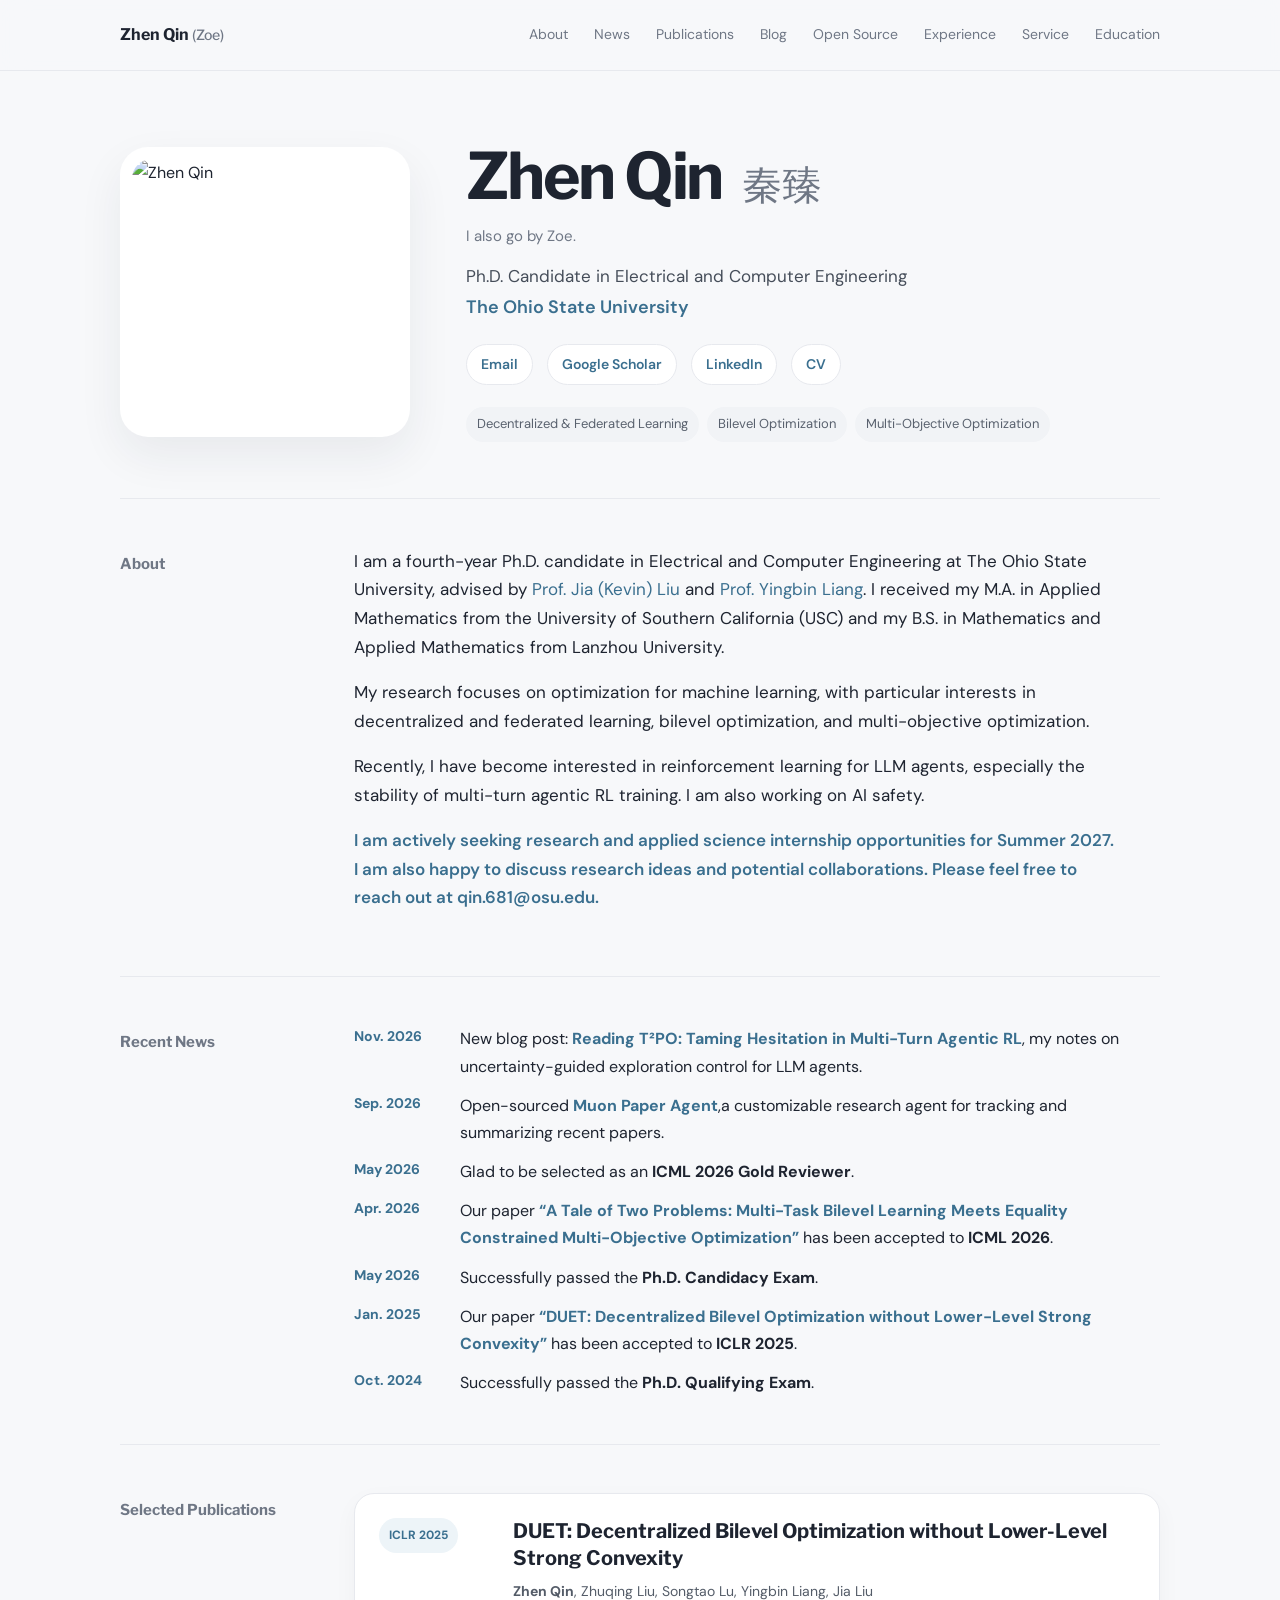
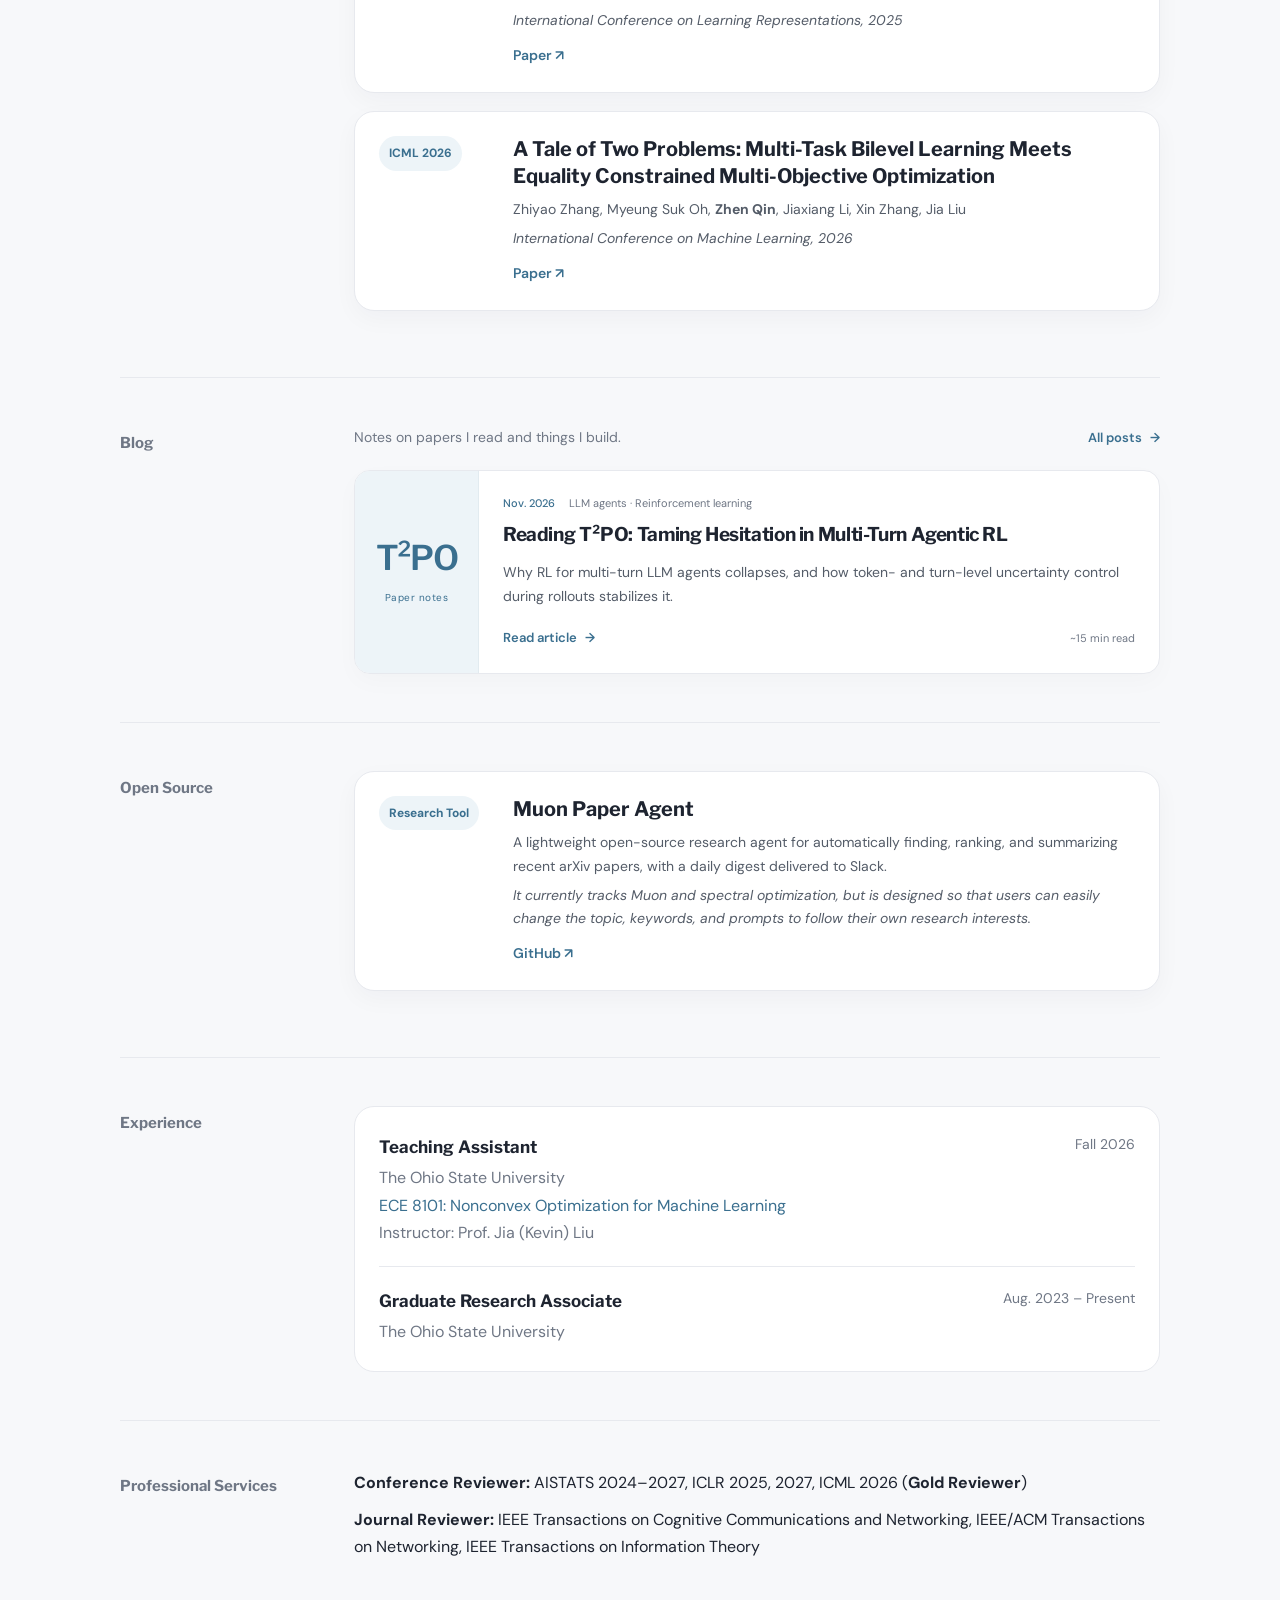
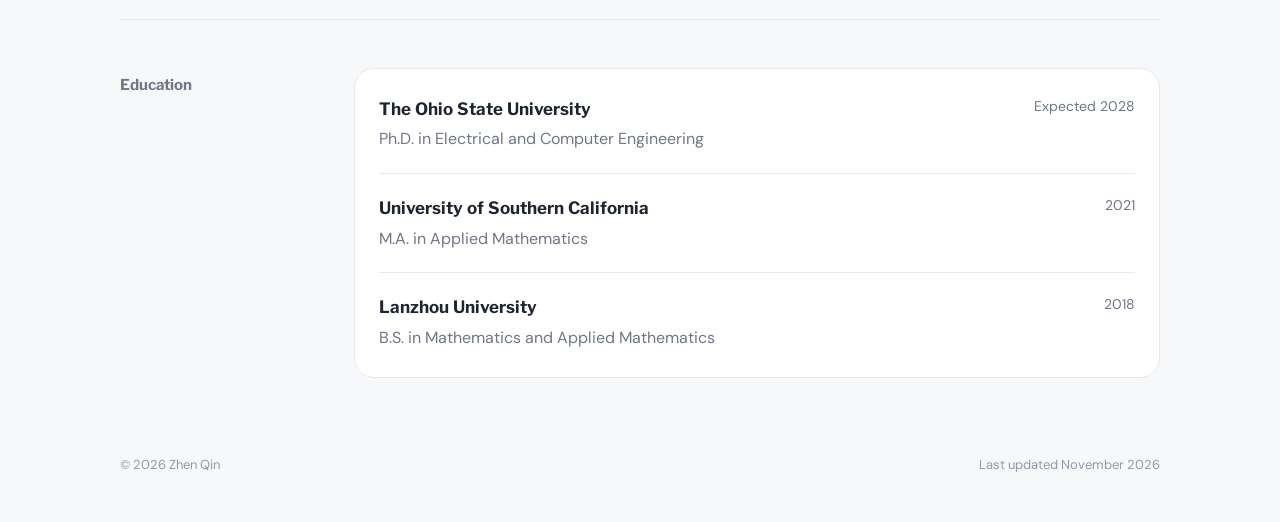
==== index.html @ 253af727 "Combine About introduction and remove degree years Removed redundant information about educational b" ====
<!DOCTYPE html>
<html lang="en">
<head>
  <meta charset="UTF-8">
  <meta name="viewport" content="width=device-width, initial-scale=1.0">
  <meta name="description" content="Zhen Qin — Ph.D. Candidate at The Ohio State University.">
  <title>Zhen Qin</title>
  <link rel="stylesheet" href="style.css?v=home-blog-1">
</head>
<body>
<header class="topbar">
  <div class="shell nav">
    <a class="brand" href="#top">Zhen Qin <span class="brand-zoe">(Zoe)</span></a>
    <div class="navlinks">
      <a href="#about">About</a>
      <a href="#news">News</a>
      <a href="#publications">Publications</a>
      <a href="#blog">Blog</a>
      <a href="#opensource">Open Source</a>
      <a href="#experience">Experience</a>
      <a href="#service">Service</a>
      <a href="#education">Education</a>
    </div>
  </div>
</header>

<main id="top" class="shell">
  <section class="hero">
    <div class="photo-wrap">
      <img src="profile.jpg" alt="Zhen Qin" class="photo">
    </div>
    <div class="hero-copy">
      <h1>Zhen Qin <span class="cn">秦臻</span></h1>
      <p class="aka-visible">I also go by Zoe.</p>
      <p class="position">Ph.D. Candidate in Electrical and Computer Engineering<br>
      <span>The Ohio State University</span></p>

      <div class="links">
        <a href="mailto:qin.681@osu.edu">Email</a>
        <a href="https://scholar.google.com/citations?user=U0ieJ7IAAAAJ" target="_blank" rel="noopener">Google Scholar</a>
        <a href="https://www.linkedin.com/in/zhen-qin-641653210/" target="_blank" rel="noopener">LinkedIn</a>
        <a href="cv.pdf" target="_blank" rel="noopener">CV</a>
      </div>

      <div class="tags">
        <span>Decentralized &amp; Federated Learning</span>
        <span>Bilevel Optimization</span>
        <span>Multi-Objective Optimization</span>
      </div>
    </div>
  </section>

  <section id="about" class="section">
    <div class="label">About</div>
    <div class="body prose">
      <p>I am a fourth-year Ph.D. candidate in Electrical and Computer Engineering at The Ohio State University, advised by <a href="https://kevinliu-osu.github.io/" target="_blank" rel="noopener">Prof. Jia (Kevin) Liu</a> and <a href="https://sites.google.com/view/yingbinliang/home" target="_blank" rel="noopener">Prof. Yingbin Liang</a>. I received my M.A. in Applied Mathematics from the University of Southern California (USC) and my B.S. in Mathematics and Applied Mathematics from Lanzhou University.</p>
      <p> My research focuses on optimization for machine learning, with particular interests in decentralized and federated learning, bilevel optimization, and multi-objective optimization.</p>
      <p>Recently, I have become interested in reinforcement learning for LLM agents, especially the stability of multi-turn agentic RL training. I am also working on AI safety.</p>
      <p class="seeking">I am actively seeking research and applied science internship opportunities for Summer 2027. I am also happy to discuss research ideas and potential collaborations. Please feel free to reach out at qin.681@osu.edu.</p>
    </div>
  </section>

  <section id="news" class="section">
    <div class="label">Recent News</div>
    <div class="body news-list">
      <div class="news-item"><span class="news-date">Nov. 2026</span><span> New blog post: <a href="blog/t2po/"><strong>Reading T²PO: Taming Hesitation in Multi-Turn Agentic RL</strong></a>, my notes on uncertainty-guided exploration control for LLM agents.</span></div>
      <div class="news-item"><span class="news-date">Sep. 2026</span><span> Open-sourced <a href="https://github.com/ZhenQinZoe/muon-paper-agent"target="_blank"rel="noopener"><strong>Muon Paper Agent</strong></a>,a customizable research agent for tracking and summarizing recent papers.</span></div>
      <div class="news-item"><span class="news-date">May 2026</span><span>Glad to be selected as an <strong>ICML 2026 Gold Reviewer</strong>.</span></div>
      <div class="news-item"><span class="news-date">Apr. 2026</span><span>Our paper <a href="https://arxiv.org/pdf/2605.09094" target="_blank" rel="noopener"><strong>“A Tale of Two Problems: Multi-Task Bilevel Learning Meets Equality Constrained Multi-Objective Optimization”</strong></a> has been accepted to <strong>ICML 2026</strong>.</span></div>
      <div class="news-item"><span class="news-date">May 2026</span><span>Successfully passed the <strong>Ph.D. Candidacy Exam</strong>.</span></div>
      <div class="news-item"><span class="news-date">Jan. 2025</span><span>Our paper <a href="https://proceedings.iclr.cc/paper_files/paper/2025/file/707a2d58641b2192203b4bf4c532cfe1-Paper-Conference.pdf" target="_blank" rel="noopener"><strong>“DUET: Decentralized Bilevel Optimization without Lower-Level Strong Convexity”</strong></a> has been accepted to <strong>ICLR 2025</strong>.</span></div>
      <div class="news-item"><span class="news-date">Oct. 2024</span><span>Successfully passed the <strong>Ph.D. Qualifying Exam</strong>.</span></div>
    </div>
  </section>

  <section id="publications" class="section">
    <div class="label">Selected Publications</div>
    <div class="body">
      <article class="paper">
        <div class="badge">ICLR 2025</div>
        <div>
          <h2>DUET: Decentralized Bilevel Optimization without Lower-Level Strong Convexity</h2>
          <p class="meta"><strong>Zhen Qin</strong>, Zhuqing Liu, Songtao Lu, Yingbin Liang, Jia Liu</p>
          <p class="venue">International Conference on Learning Representations, 2025</p>
          <a class="paperlink" href="https://proceedings.iclr.cc/paper_files/paper/2025/file/707a2d58641b2192203b4bf4c532cfe1-Paper-Conference.pdf" target="_blank">Paper ↗</a>
        </div>
      </article>

      <article class="paper">
        <div class="badge">ICML 2026</div>
        <div>
          <h2>A Tale of Two Problems: Multi-Task Bilevel Learning Meets Equality Constrained Multi-Objective Optimization</h2>
          <p class="meta">Zhiyao Zhang, Myeung Suk Oh, <strong>Zhen Qin</strong>, Jiaxiang Li, Xin Zhang, Jia Liu</p>
          <p class="venue">International Conference on Machine Learning, 2026</p>
          <a class="paperlink" href="https://arxiv.org/pdf/2605.09094" target="_blank">Paper ↗</a>
        </div>
      </article>
    </div>
  </section>

  <section id="blog" class="section home-writing" aria-labelledby="blog-heading">
    <h2 class="label" id="blog-heading">Blog</h2>
    <div class="body">
      <div class="home-writing-overview">
        <p>Notes on papers I read and things I build.</p>
        <a class="home-all-posts" href="blog/">All posts <span aria-hidden="true">→</span></a>
      </div>
      <div class="home-writing-list">
        <article class="home-post">
          <a class="home-post-link" href="blog/t2po/" aria-labelledby="home-t2po-title">
            <div class="home-post-cover" aria-hidden="true"><span>T²PO</span><span>Paper notes</span></div>
            <div class="home-post-copy">
              <div class="home-post-meta"><time datetime="2026-11">Nov. 2026</time><span>LLM agents · Reinforcement learning</span></div>
              <h3 id="home-t2po-title">Reading T²PO: Taming Hesitation in Multi-Turn Agentic RL</h3>
              <p>Why RL for multi-turn LLM agents collapses, and how token- and turn-level uncertainty control during rollouts stabilizes it.</p>
              <div class="home-post-bottom"><span class="home-read-link">Read article <span aria-hidden="true">→</span></span><span>~15 min read</span></div>
            </div>
          </a>
        </article>
      </div>
    </div>
  </section>

  <section id="opensource" class="section">
  <div class="label">Open Source</div>

  <div class="body">
    <article class="paper">
      <div class="badge">Research Tool</div>

      <div>
        <h2>Muon Paper Agent</h2>

        <p class="meta">
          A lightweight open-source research agent for automatically finding,
          ranking, and summarizing recent arXiv papers, with a daily digest
          delivered to Slack.
        </p>

        <p class="venue">
          It currently tracks Muon and spectral optimization, but is designed
          so that users can easily change the topic, keywords, and prompts to
          follow their own research interests.
        </p>

        <a
          class="paperlink"
          href="https://github.com/ZhenQinZoe/muon-paper-agent"
          target="_blank"
          rel="noopener"
        >
          GitHub ↗
        </a>
      </div>
    </article>
  </div>
</section>
  
  <section id="experience" class="section">
    <div class="label">Experience</div>
    <div class="body timeline">
      <div class="edu">
        <div>
          <h3>Teaching Assistant</h3>
          <p>The Ohio State University</p>
          <p><a href="https://kevinliu-osu.github.io/teaching/ECE8101_A26/index.html" target="_blank" rel="noopener">ECE 8101: Nonconvex Optimization for Machine Learning</a><br>Instructor: Prof. Jia (Kevin) Liu</p>
        </div>
        <div class="date">Fall 2026</div>
      </div>
      <div class="edu">
        <div>
          <h3>Graduate Research Associate</h3>
          <p>The Ohio State University</p>
        </div>
        <div class="date">Aug. 2023 – Present</div>
      </div>
    </div>
  </section>

  <section id="service" class="section">
    <div class="label">Professional Services</div>
    <div class="body service-simple">
      <p><strong>Conference Reviewer:</strong> AISTATS 2024–2027, ICLR 2025, 2027, ICML 2026 (<strong>Gold Reviewer</strong>)</p>
      <p><strong>Journal Reviewer:</strong> IEEE Transactions on Cognitive Communications and Networking, IEEE/ACM Transactions on Networking, IEEE Transactions on Information Theory</p>
    </div>
  </section>

  <section id="education" class="section">
    <div class="label">Education</div>
    <div class="body timeline">
      <div class="edu"><div><h3>The Ohio State University</h3><p>Ph.D. in Electrical and Computer Engineering</p></div><div class="date">Expected 2028</div></div>
      <div class="edu"><div><h3>University of Southern California</h3><p>M.A. in Applied Mathematics</p></div><div class="date">2021</div></div>
      <div class="edu"><div><h3>Lanzhou University</h3><p>B.S. in Mathematics and Applied Mathematics</p></div><div class="date">2018</div></div>
    </div>
  </section>
</main>

<footer class="shell footer">
  <span>© 2026 Zhen Qin</span><span>Last updated November 2026</span>
</footer>
</body>
</html>
---- style.css ----
@import url('https://fonts.googleapis.com/css2?family=DM+Sans:wght@400;500;600&family=Libre+Franklin:wght@500;600;700&display=swap');
:root{--bg:#f7f8fa;--paper:#fff;--text:#1e2430;--muted:#6f7785;--line:#e7e9ee;--accent:#3a6f8f;--accent-soft:#edf4f8;--tag:#f1f3f6;--shadow:0 18px 45px rgba(31,41,55,.07);--max:1040px}
*{box-sizing:border-box}html{scroll-behavior:smooth}body{margin:0;background:var(--bg);color:var(--text);font-family:"DM Sans",system-ui,sans-serif;font-size:16px;line-height:1.7}a{color:var(--accent);text-decoration:none}a:hover{opacity:.78}.shell{width:min(var(--max),calc(100% - 40px));margin:0 auto}.topbar{position:sticky;top:0;z-index:20;background:rgba(247,248,250,.9);backdrop-filter:blur(14px);border-bottom:1px solid var(--line)}.nav{min-height:70px;display:flex;align-items:center;justify-content:space-between;gap:24px}.brand,h1,h2,h3,.label{font-family:"Libre Franklin",sans-serif}.brand{font-weight:700;color:var(--text)}.navlinks{display:flex;gap:26px;flex-wrap:wrap}.navlinks a{color:var(--muted);font-size:14px}.hero{padding:72px 0 56px;display:grid;grid-template-columns:290px 1fr;gap:56px;align-items:center}.photo-wrap{background:var(--paper);border-radius:28px;padding:12px;box-shadow:var(--shadow)}.photo{width:100%;aspect-ratio:1;display:block;object-fit:cover;border-radius:20px}.eyebrow{color:var(--accent);font-size:14px;font-weight:600;margin-bottom:10px}.hero h1{margin:0;font-size:clamp(42px,6vw,64px);line-height:1.05;letter-spacing:-.04em}.cn{font-size:.62em;font-weight:500;color:var(--muted);margin-left:10px;letter-spacing:0}.aka{margin:8px 0 18px;color:var(--muted);font-size:15px}.intro{max-width:670px;margin:0 0 22px;font-size:18px;color:#424a57}.links{display:flex;flex-wrap:wrap;gap:14px;margin-bottom:22px}.links a{background:var(--paper);border:1px solid var(--line);border-radius:999px;padding:8px 14px;font-size:14px;font-weight:600}.tags{display:flex;flex-wrap:wrap;gap:8px}.tags span{background:var(--tag);color:#59616e;border-radius:999px;padding:6px 11px;font-size:13px}.section{display:grid;grid-template-columns:190px 1fr;gap:44px;padding:48px 0;border-top:1px solid var(--line)}.label{font-weight:700;font-size:15px;color:var(--muted);padding-top:5px}.prose p{margin:0 0 16px;max-width:760px;font-size:17px}.seeking{color:var(--accent);font-weight:600}.paper{display:grid;grid-template-columns:110px 1fr;gap:24px;background:var(--paper);border:1px solid var(--line);border-radius:20px;padding:24px;margin-bottom:18px;box-shadow:0 8px 24px rgba(31,41,55,.035)}.badge{width:fit-content;height:fit-content;background:var(--accent-soft);color:var(--accent);border-radius:999px;padding:7px 10px;font-size:12px;font-weight:700;white-space:nowrap}.paper h2{margin:0 0 8px;font-size:20px;line-height:1.35}.meta,.venue{margin:0 0 5px;color:#545c68;font-size:14px}.venue{font-style:italic}.paperlink{display:inline-block;margin-top:6px;font-weight:600;font-size:14px}.research-grid{display:grid;grid-template-columns:repeat(2,minmax(0,1fr));gap:18px}.research-card{background:var(--paper);border:1px solid var(--line);border-radius:20px;padding:24px;min-height:180px}.kicker{color:var(--accent);font-size:12px;font-weight:700;text-transform:uppercase;letter-spacing:.08em;margin-bottom:9px}.research-card h3{margin:0 0 10px;font-size:20px}.research-card p{margin:0;color:#5a6270}.timeline{background:var(--paper);border:1px solid var(--line);border-radius:20px;padding:6px 24px}.edu{display:flex;justify-content:space-between;gap:24px;padding:20px 0;border-bottom:1px solid var(--line)}.edu:last-child{border-bottom:0}.edu h3{margin:0 0 2px;font-size:17px}.edu p{margin:0;color:var(--muted)}.date{color:var(--muted);font-size:14px;white-space:nowrap}.footer{display:flex;justify-content:space-between;gap:20px;color:#9299a4;font-size:13px;padding:28px 0 46px}
@media(max-width:820px){.hero{grid-template-columns:220px 1fr;gap:34px}.section{grid-template-columns:1fr;gap:16px}.label{color:var(--text);font-size:20px}.research-grid{grid-template-columns:1fr}}
@media(max-width:650px){.shell{width:min(var(--max),calc(100% - 28px))}.nav{align-items:flex-start;flex-direction:column;padding:14px 0;gap:7px}.navlinks{gap:14px}.hero{grid-template-columns:1fr;padding-top:38px}.photo-wrap{width:210px}.hero h1{font-size:42px}.paper{grid-template-columns:1fr;gap:14px}.edu,.footer{flex-direction:column;gap:4px}}

.news-list{display:flex;flex-direction:column;gap:12px}
.news-item{display:grid;grid-template-columns:72px 1fr;gap:16px;align-items:start}
.news-date{color:var(--accent);font-weight:700;font-size:14px}
@media(max-width:650px){.news-item{grid-template-columns:58px 1fr;gap:10px}}

.brand-zoe{font-weight:500;color:var(--muted);font-size:.88em}
.news-item{grid-template-columns:90px 1fr}
@media(max-width:650px){.news-item{grid-template-columns:78px 1fr}}

.service-list{display:flex;flex-direction:column;gap:12px}
.service-item{display:grid;grid-template-columns:120px 1fr;gap:18px;align-items:start}
.service-role{color:var(--accent);font-weight:700;font-size:14px}
@media(max-width:650px){.service-item{grid-template-columns:1fr;gap:2px}}

.service-simple p{margin:0 0 10px}

/* Refined hero */
.hero-copy .eyebrow,.hero-copy .aka,.hero-copy .intro{display:none}
.hero-copy h1{margin-bottom:14px}
.zoe-name{font-size:.42em;font-weight:500;color:var(--muted);letter-spacing:0;vertical-align:middle}
/* .position{font-size:17px;line-height:1.55;color:#454d59;margin:0 0 22px} */
/* .position span{color:var(--muted)} */
.position {font-size: 17px;line-height: 1.6;color: #454d59; margin: 0 0 22px;}
.position span {display: inline-block; margin-top: 3px; color: var(--accent); font-size: 18px; font-weight: 600;}
.brand-zoe{font-weight:500;color:var(--muted);font-size:.88em}

.aka-visible{margin:7px 0 13px;color:var(--muted);font-size:15px}

/* Homepage previews of the latest blog posts. */
.home-writing{scroll-margin-top:90px}
.home-writing>.label{margin:0;line-height:1.7}
.home-writing .body{min-width:0}
.home-writing-overview{display:flex;justify-content:space-between;align-items:baseline;gap:14px 24px;margin-bottom:20px}
.home-writing-overview p{color:var(--muted);font-size:14px;margin:0}
.home-all-posts{display:inline-flex;gap:8px;align-items:center;white-space:nowrap;font-size:13px;font-weight:600}
.home-writing-list{display:grid;gap:16px}
.home-post{background:var(--paper);border:1px solid var(--line);border-radius:16px;overflow:hidden;box-shadow:0 8px 24px rgba(31,41,55,.025);transition:border-color .2s,box-shadow .2s}
.home-post:hover{border-color:#bdcdd8;box-shadow:0 12px 30px rgba(31,41,55,.05)}
.home-post-link{display:grid;grid-template-columns:124px minmax(0,1fr);color:var(--text);height:100%}
.home-post-link:hover{opacity:1}
.home-post-cover{display:flex;flex-direction:column;justify-content:center;align-items:center;gap:10px;background:var(--accent-soft);border-right:1px solid #e2ebf0;color:var(--accent);padding:22px 12px}
.home-post-cover>span:first-child{font-family:"Libre Franklin",sans-serif;font-size:34px;font-weight:600;letter-spacing:-.05em;line-height:1.2}
.home-post-cover>span:last-child{font-size:10px;letter-spacing:.05em}
.home-post-copy{padding:24px;min-width:0}
.home-post-meta{display:flex;flex-wrap:wrap;gap:4px 14px;color:var(--muted);font-size:11px;line-height:1.6;margin-bottom:10px}
.home-post-meta time{color:var(--accent);font-weight:500}
.home-post h3{font-size:19px;letter-spacing:-.02em;line-height:1.4;margin:0 0 11px}
.home-post-copy>p{font-size:14px;line-height:1.75;color:#545c68;margin:0 0 18px}
.home-post-bottom{display:flex;justify-content:space-between;align-items:center;gap:16px;color:var(--muted);font-size:11px}
.home-read-link{color:var(--accent);font-size:13px;font-weight:600;display:inline-flex;gap:8px}
.home-writing a:focus-visible{outline:3px solid var(--accent);outline-offset:4px;border-radius:3px}
.home-post-link:focus-visible{outline-offset:-4px}
@media(max-width:650px){
  .home-writing{scroll-margin-top:160px}
  .home-writing-overview{flex-wrap:wrap;gap:8px}
  .home-post-link{grid-template-columns:1fr}
  .home-post-cover{flex-direction:row;justify-content:space-between;padding:15px 20px;border-right:0;border-bottom:1px solid #e2ebf0}
  .home-post-cover>span:first-child{font-size:28px}
  .home-post-copy{padding:20px}
  .home-post h3{font-size:19px}
}
@media(prefers-reduced-motion:reduce){.home-post{transition:none}.home-writing{scroll-behavior:auto}}
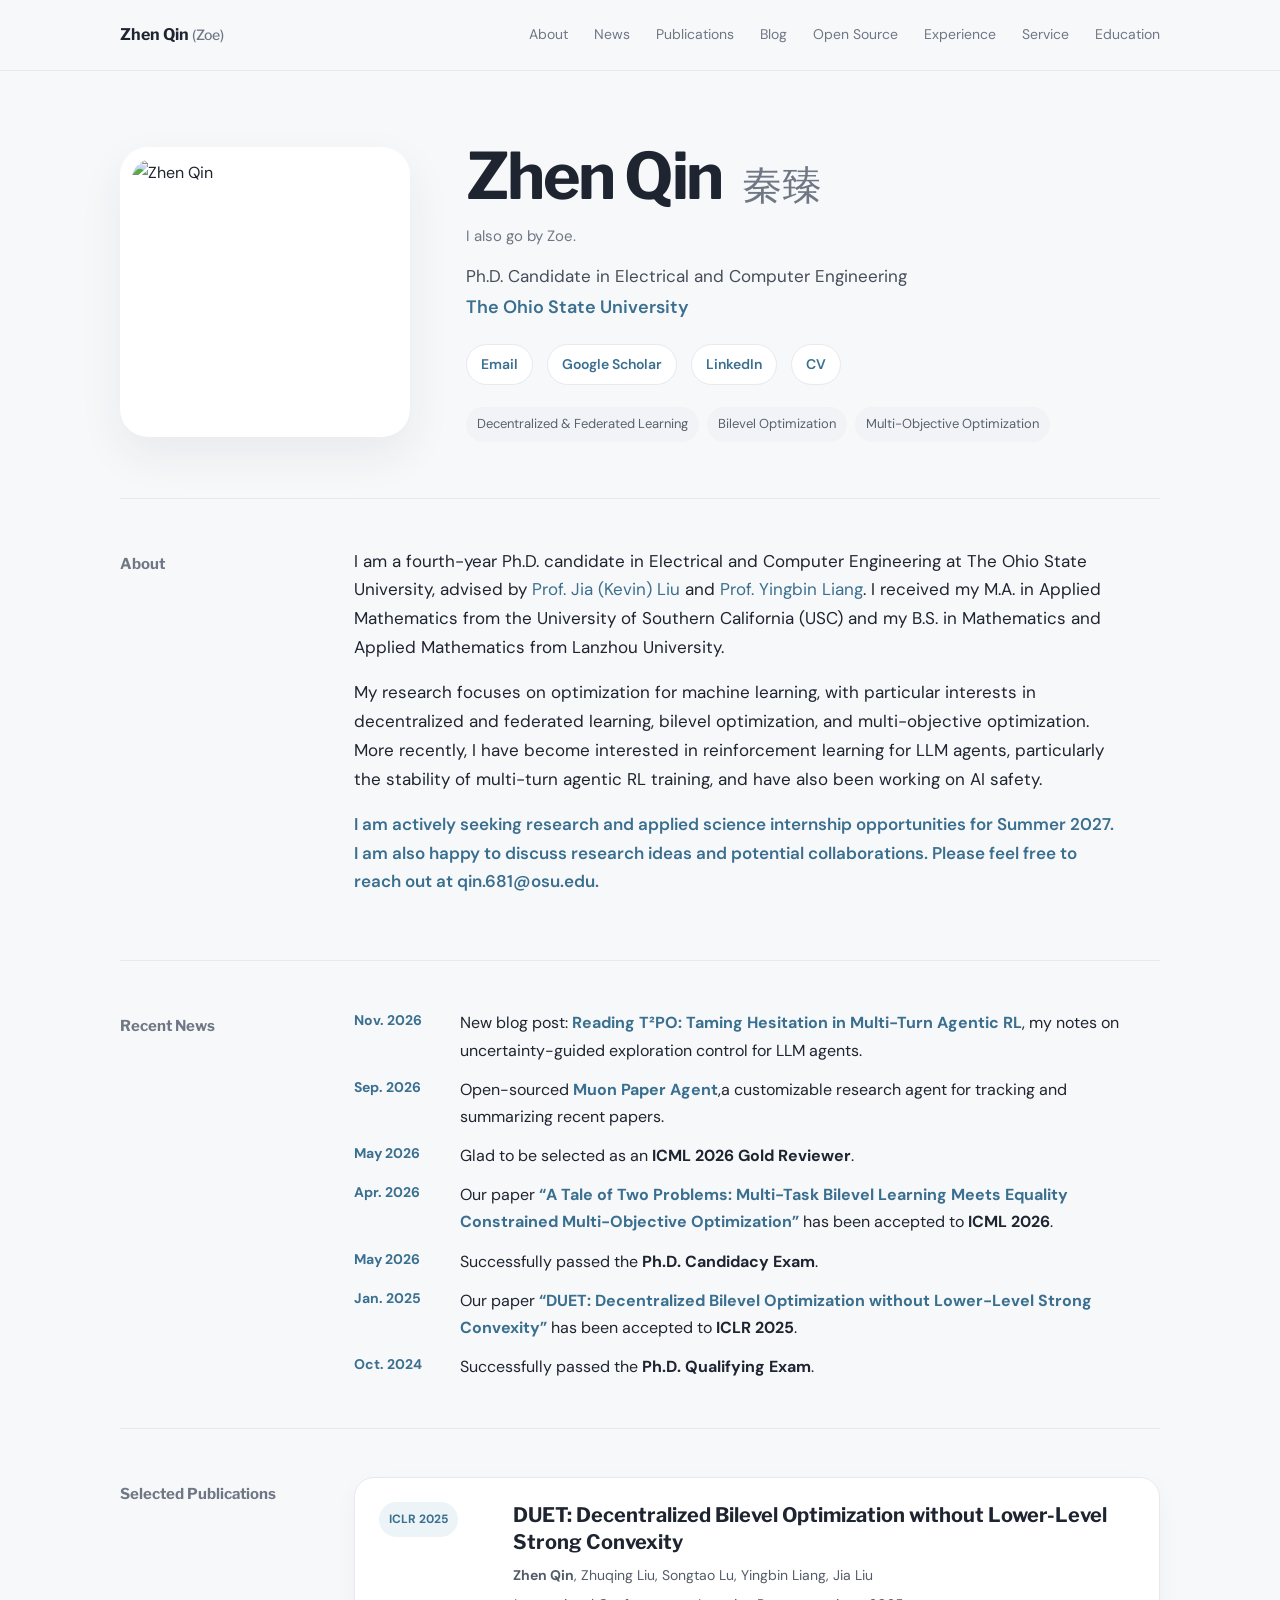
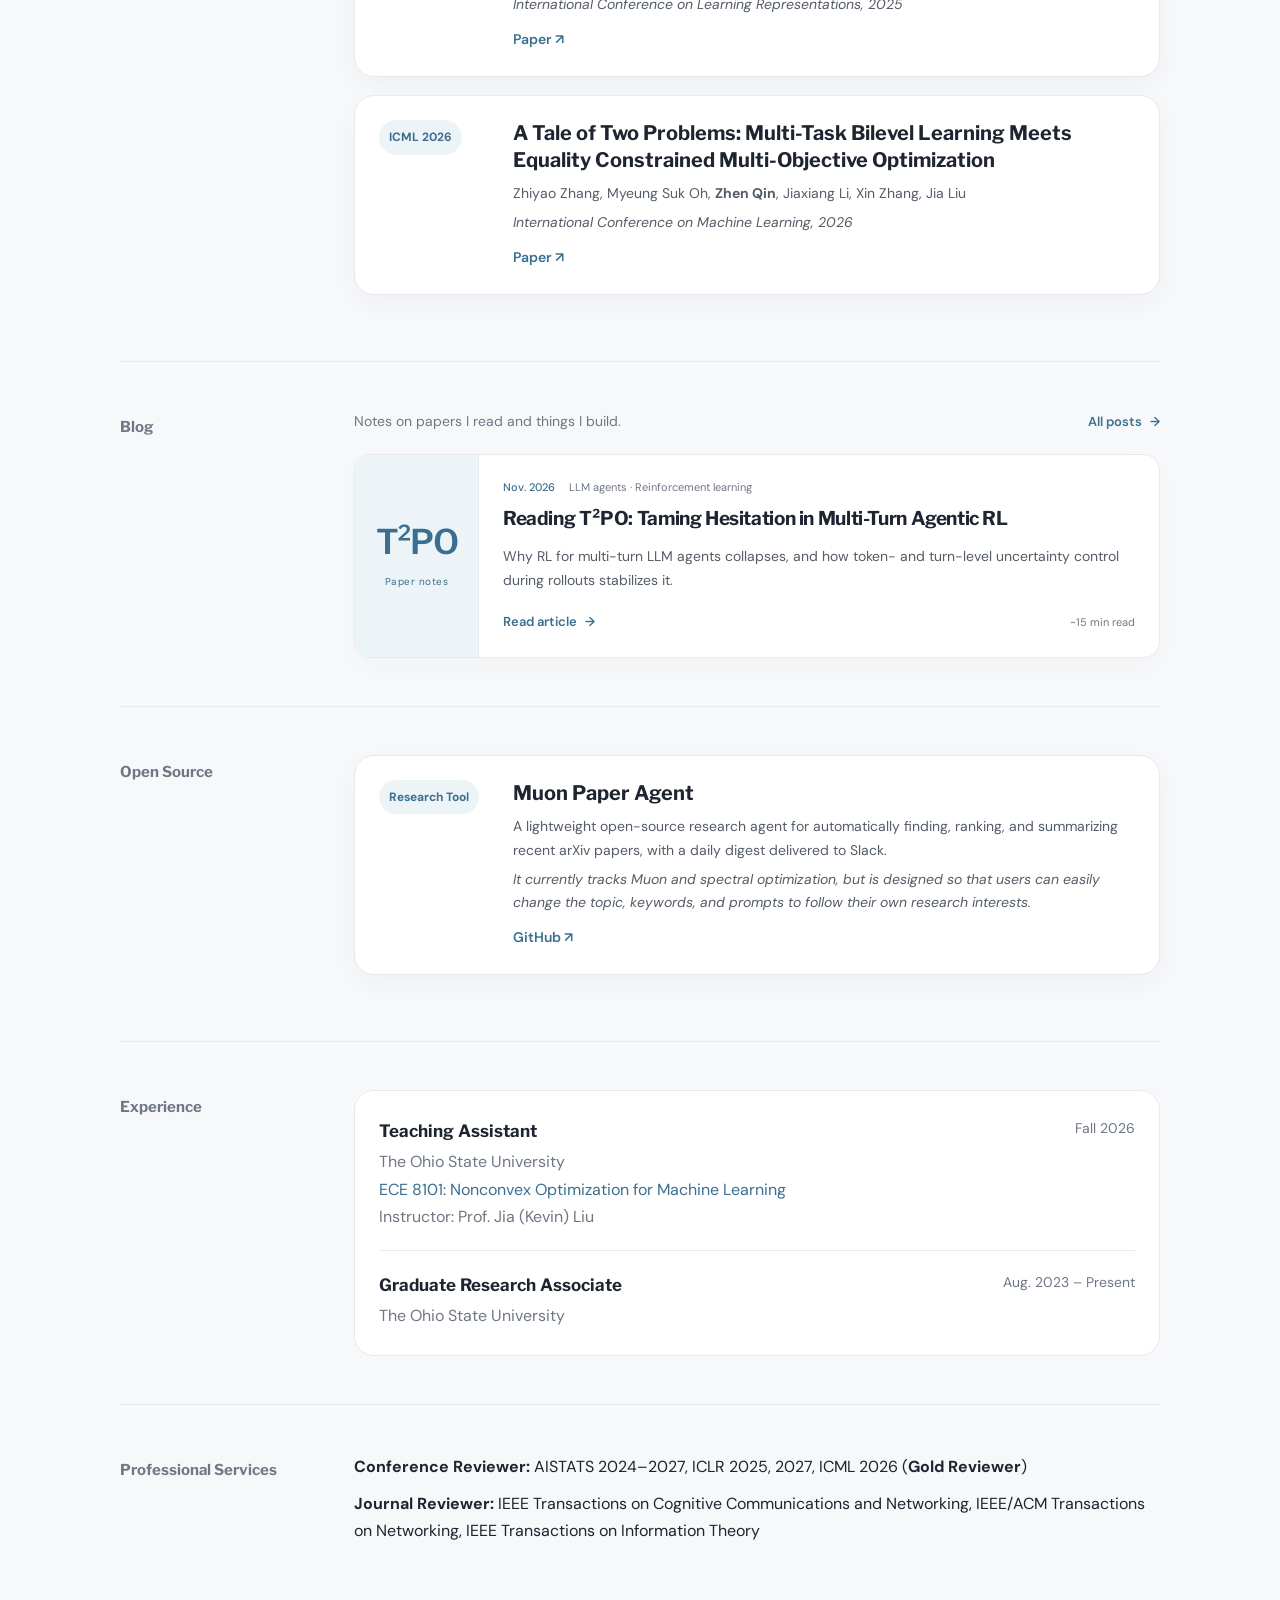
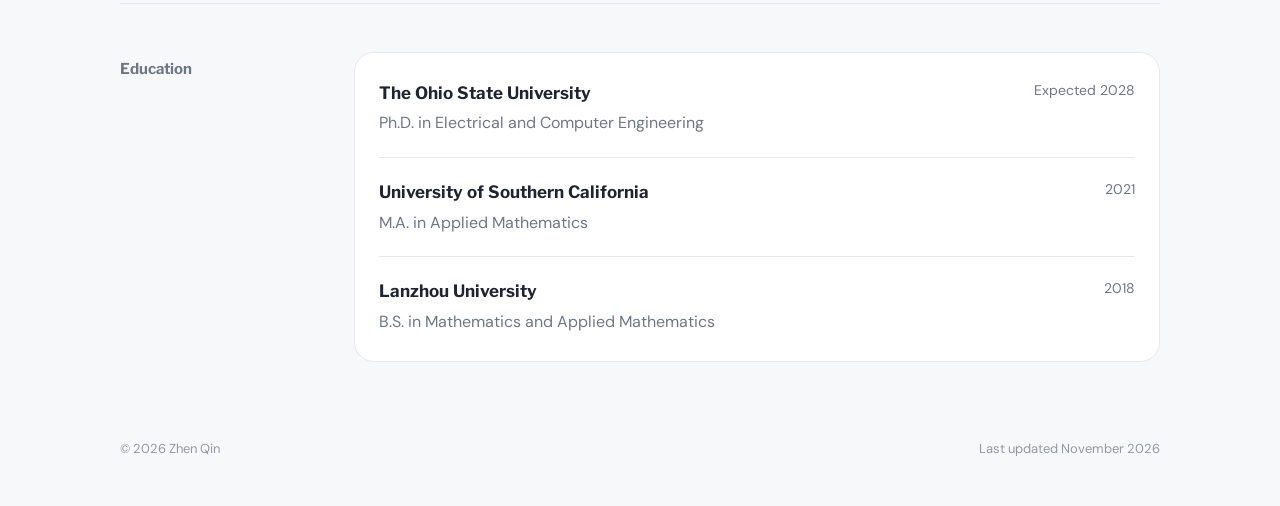
==== commit b02c0680: "Combine research interests into one About paragraph" ====
--- a/index.html
+++ b/index.html
@@ -54,8 +54,7 @@
     <div class="label">About</div>
     <div class="body prose">
       <p>I am a fourth-year Ph.D. candidate in Electrical and Computer Engineering at The Ohio State University, advised by <a href="https://kevinliu-osu.github.io/" target="_blank" rel="noopener">Prof. Jia (Kevin) Liu</a> and <a href="https://sites.google.com/view/yingbinliang/home" target="_blank" rel="noopener">Prof. Yingbin Liang</a>. I received my M.A. in Applied Mathematics from the University of Southern California (USC) and my B.S. in Mathematics and Applied Mathematics from Lanzhou University.</p>
-      <p> My research focuses on optimization for machine learning, with particular interests in decentralized and federated learning, bilevel optimization, and multi-objective optimization.</p>
-      <p>Recently, I have become interested in reinforcement learning for LLM agents, especially the stability of multi-turn agentic RL training. I am also working on AI safety.</p>
+      <p>My research focuses on optimization for machine learning, with particular interests in decentralized and federated learning, bilevel optimization, and multi-objective optimization. More recently, I have become interested in reinforcement learning for LLM agents, particularly the stability of multi-turn agentic RL training, and have also been working on AI safety.</p>
       <p class="seeking">I am actively seeking research and applied science internship opportunities for Summer 2027. I am also happy to discuss research ideas and potential collaborations. Please feel free to reach out at qin.681@osu.edu.</p>
     </div>
   </section>
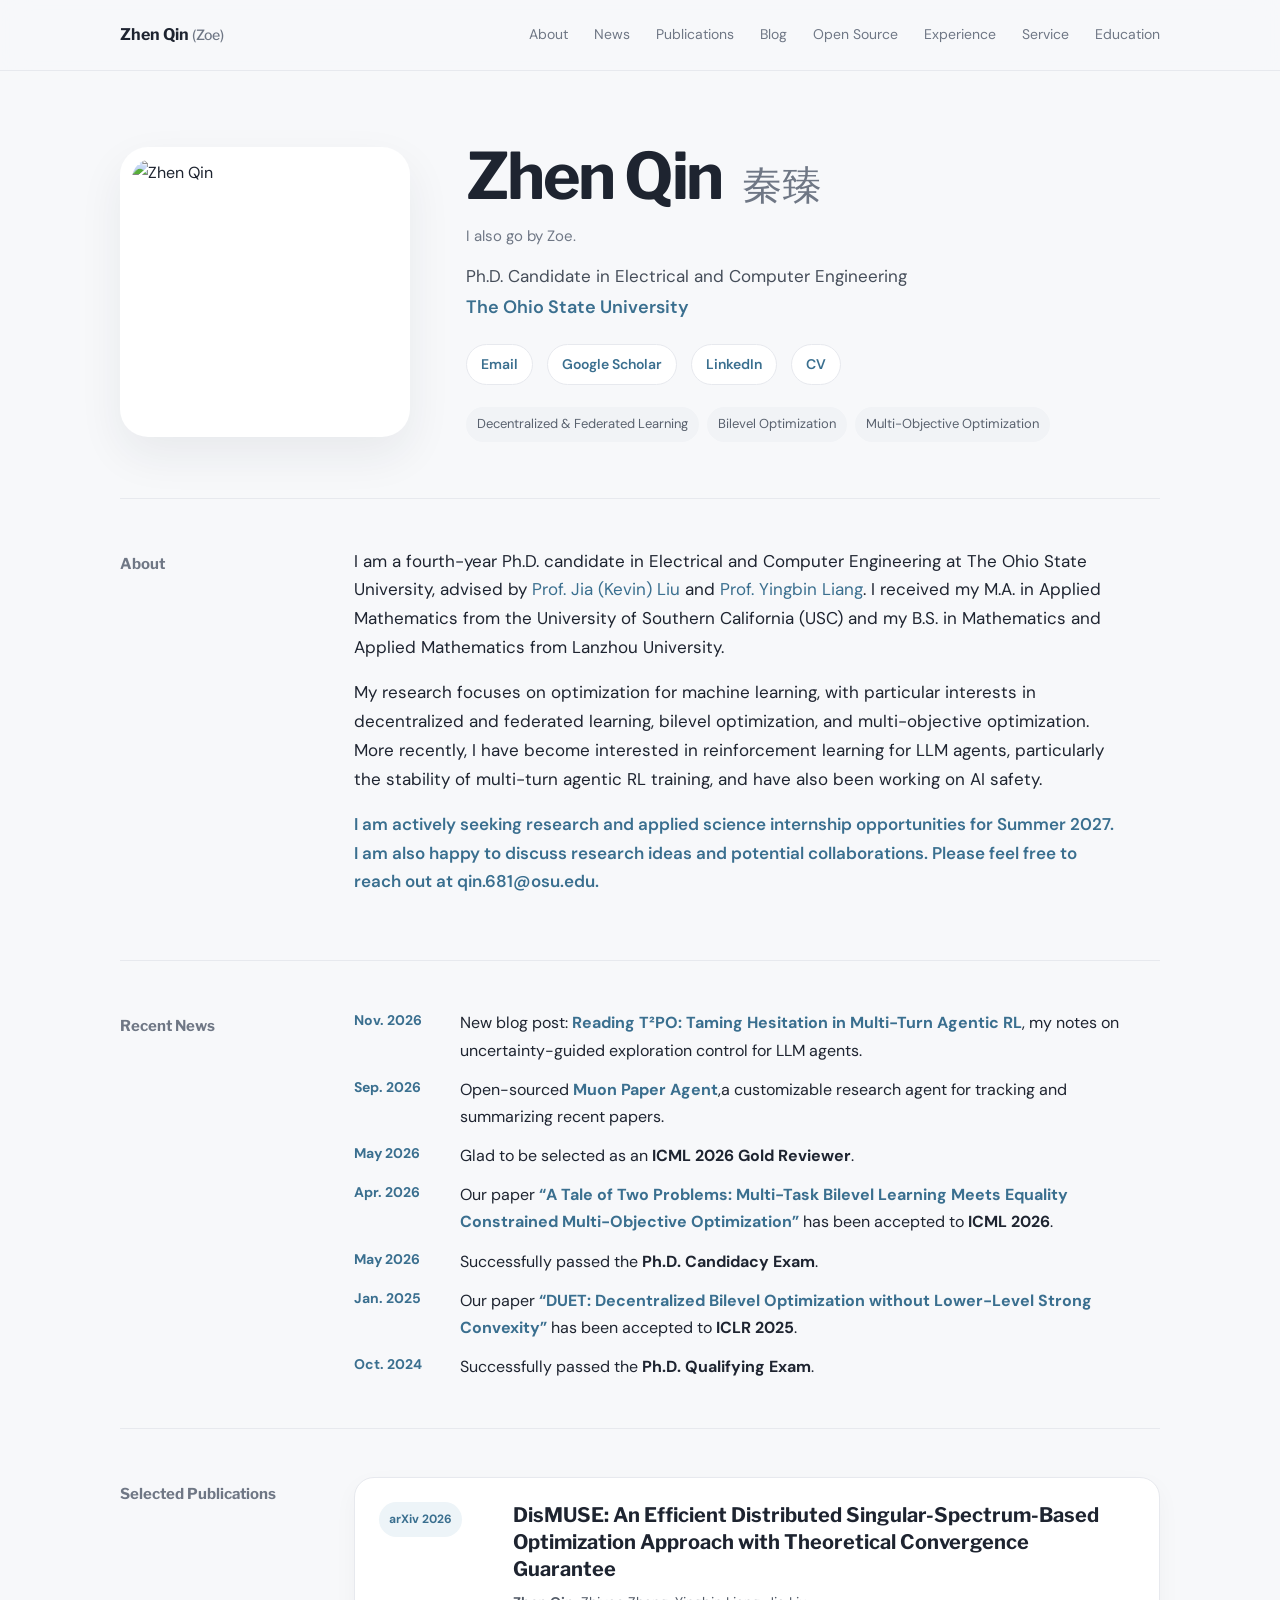
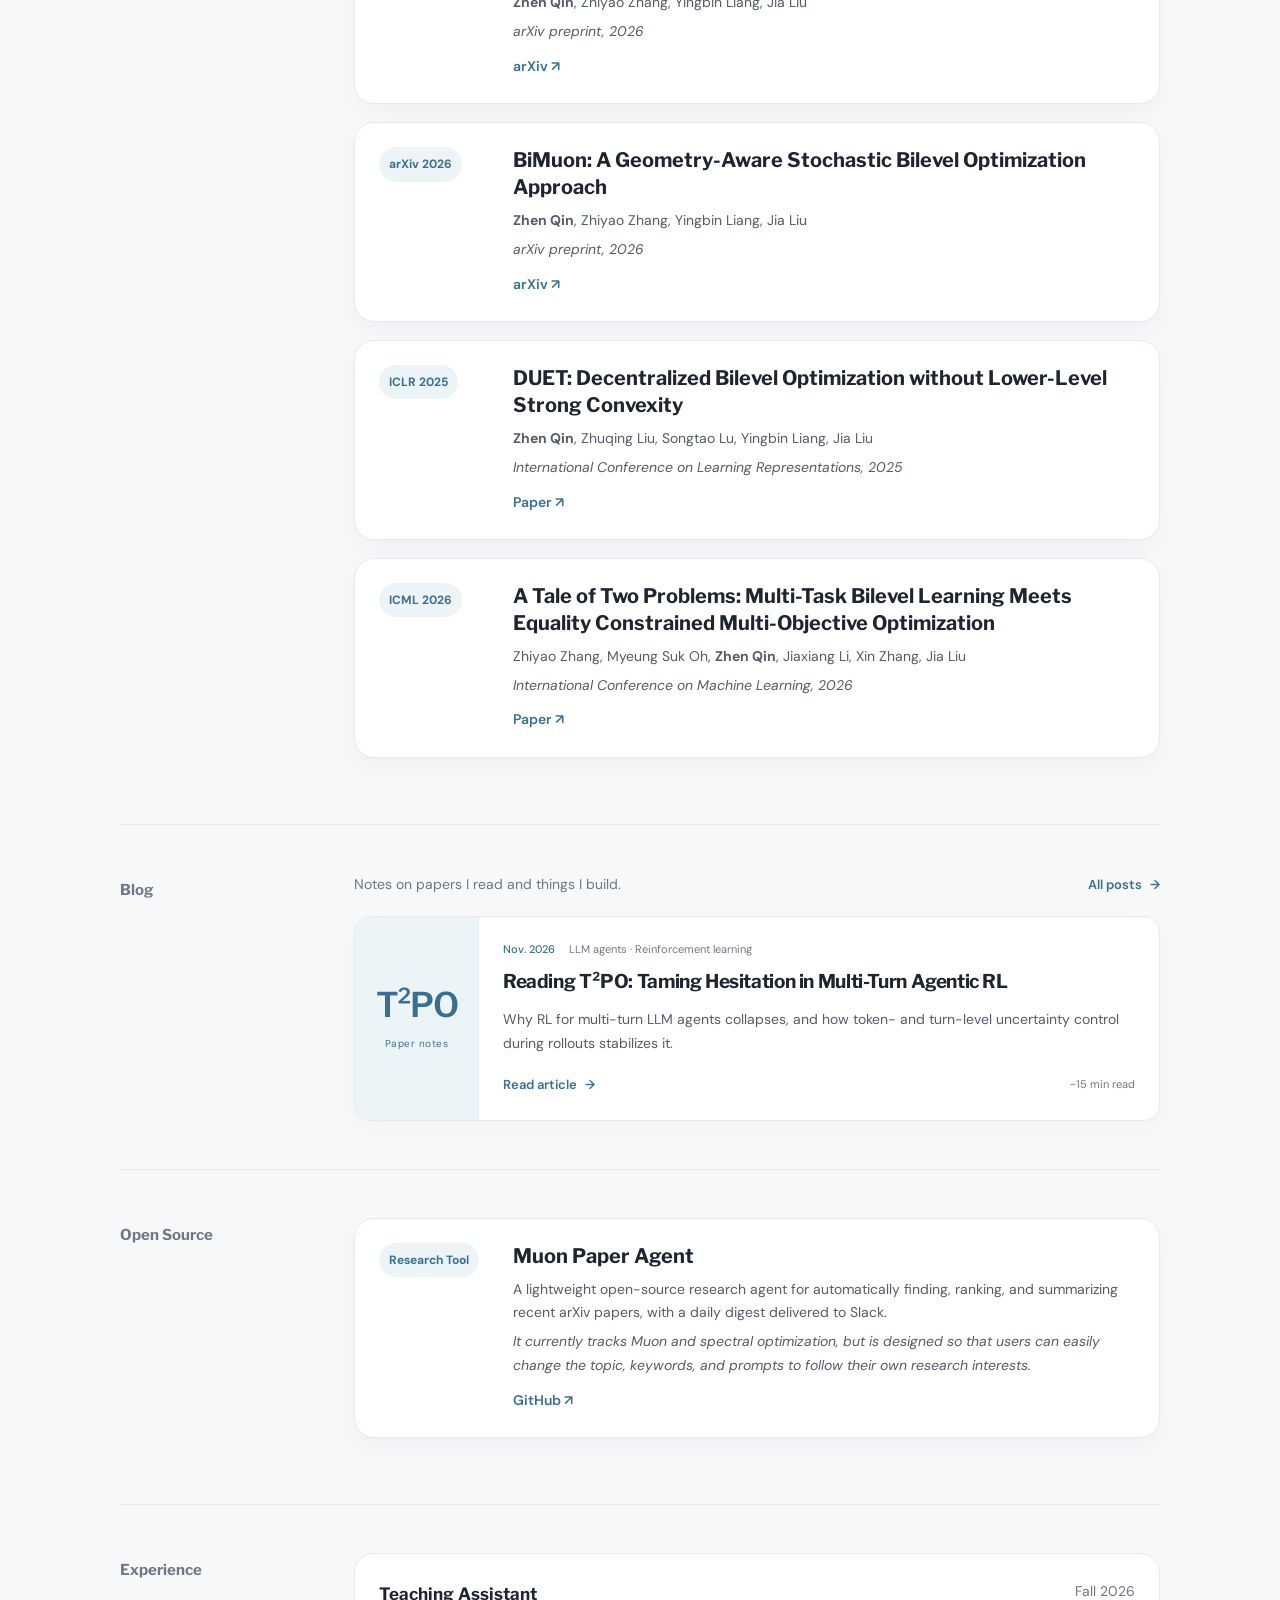
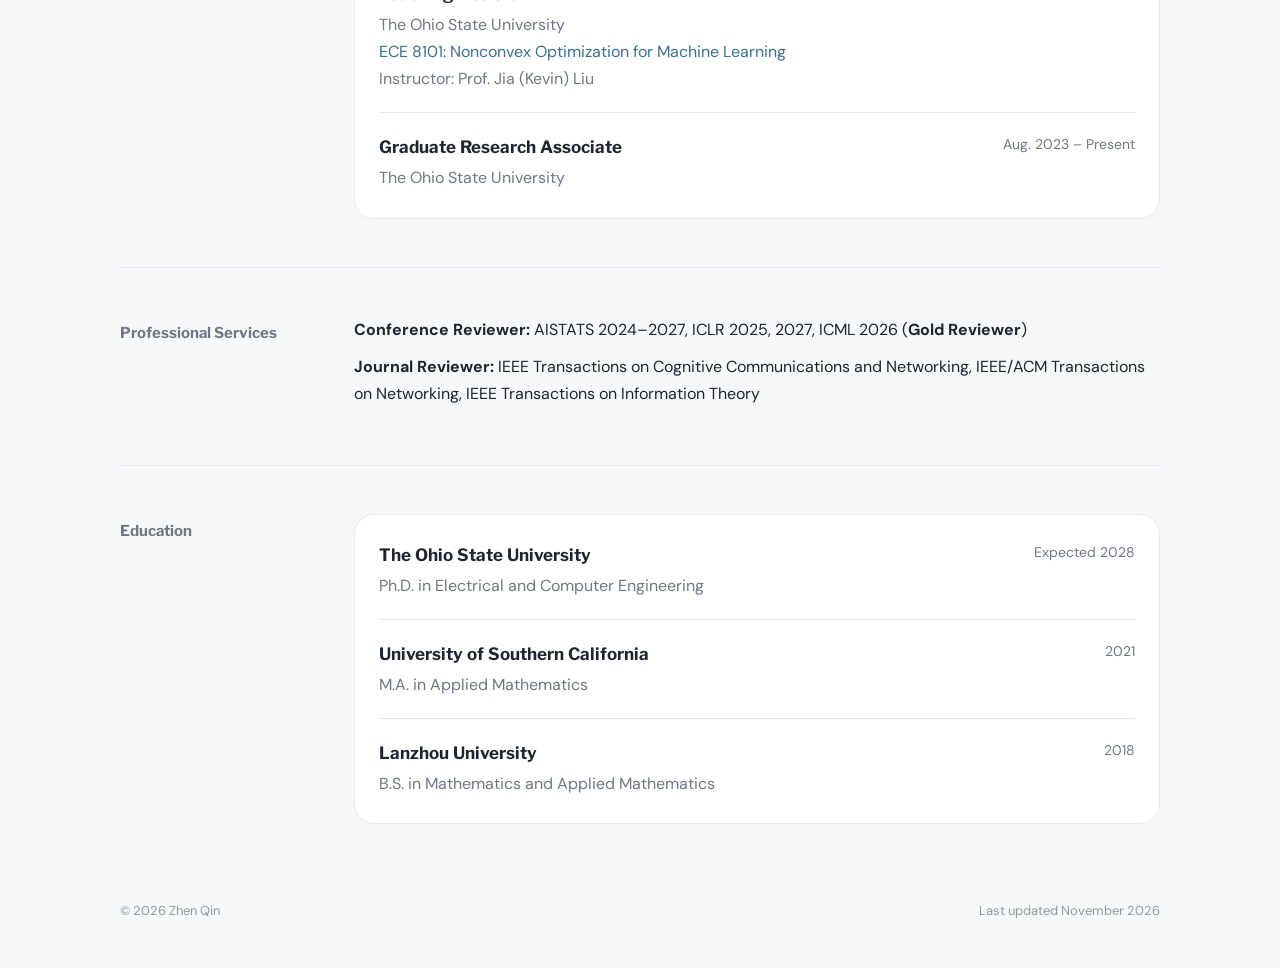
==== commit db3b7b89: "Add DisMUSE and BiMuon preprints with arXiv links" ====
--- a/index.html
+++ b/index.html
@@ -76,6 +76,26 @@
     <div class="label">Selected Publications</div>
     <div class="body">
       <article class="paper">
+        <div class="badge">arXiv 2026</div>
+        <div>
+          <h2>DisMUSE: An Efficient Distributed Singular-Spectrum-Based Optimization Approach with Theoretical Convergence Guarantee</h2>
+          <p class="meta"><strong>Zhen Qin</strong>, Zhiyao Zhang, Yingbin Liang, Jia Liu</p>
+          <p class="venue">arXiv preprint, 2026</p>
+          <a class="paperlink" href="https://arxiv.org/abs/2611.10212" target="_blank" rel="noopener">arXiv ↗</a>
+        </div>
+      </article>
+
+      <article class="paper">
+        <div class="badge">arXiv 2026</div>
+        <div>
+          <h2>BiMuon: A Geometry-Aware Stochastic Bilevel Optimization Approach</h2>
+          <p class="meta"><strong>Zhen Qin</strong>, Zhiyao Zhang, Yingbin Liang, Jia Liu</p>
+          <p class="venue">arXiv preprint, 2026</p>
+          <a class="paperlink" href="https://arxiv.org/abs/2611.10188" target="_blank" rel="noopener">arXiv ↗</a>
+        </div>
+      </article>
+
+      <article class="paper">
         <div class="badge">ICLR 2025</div>
         <div>
           <h2>DUET: Decentralized Bilevel Optimization without Lower-Level Strong Convexity</h2>
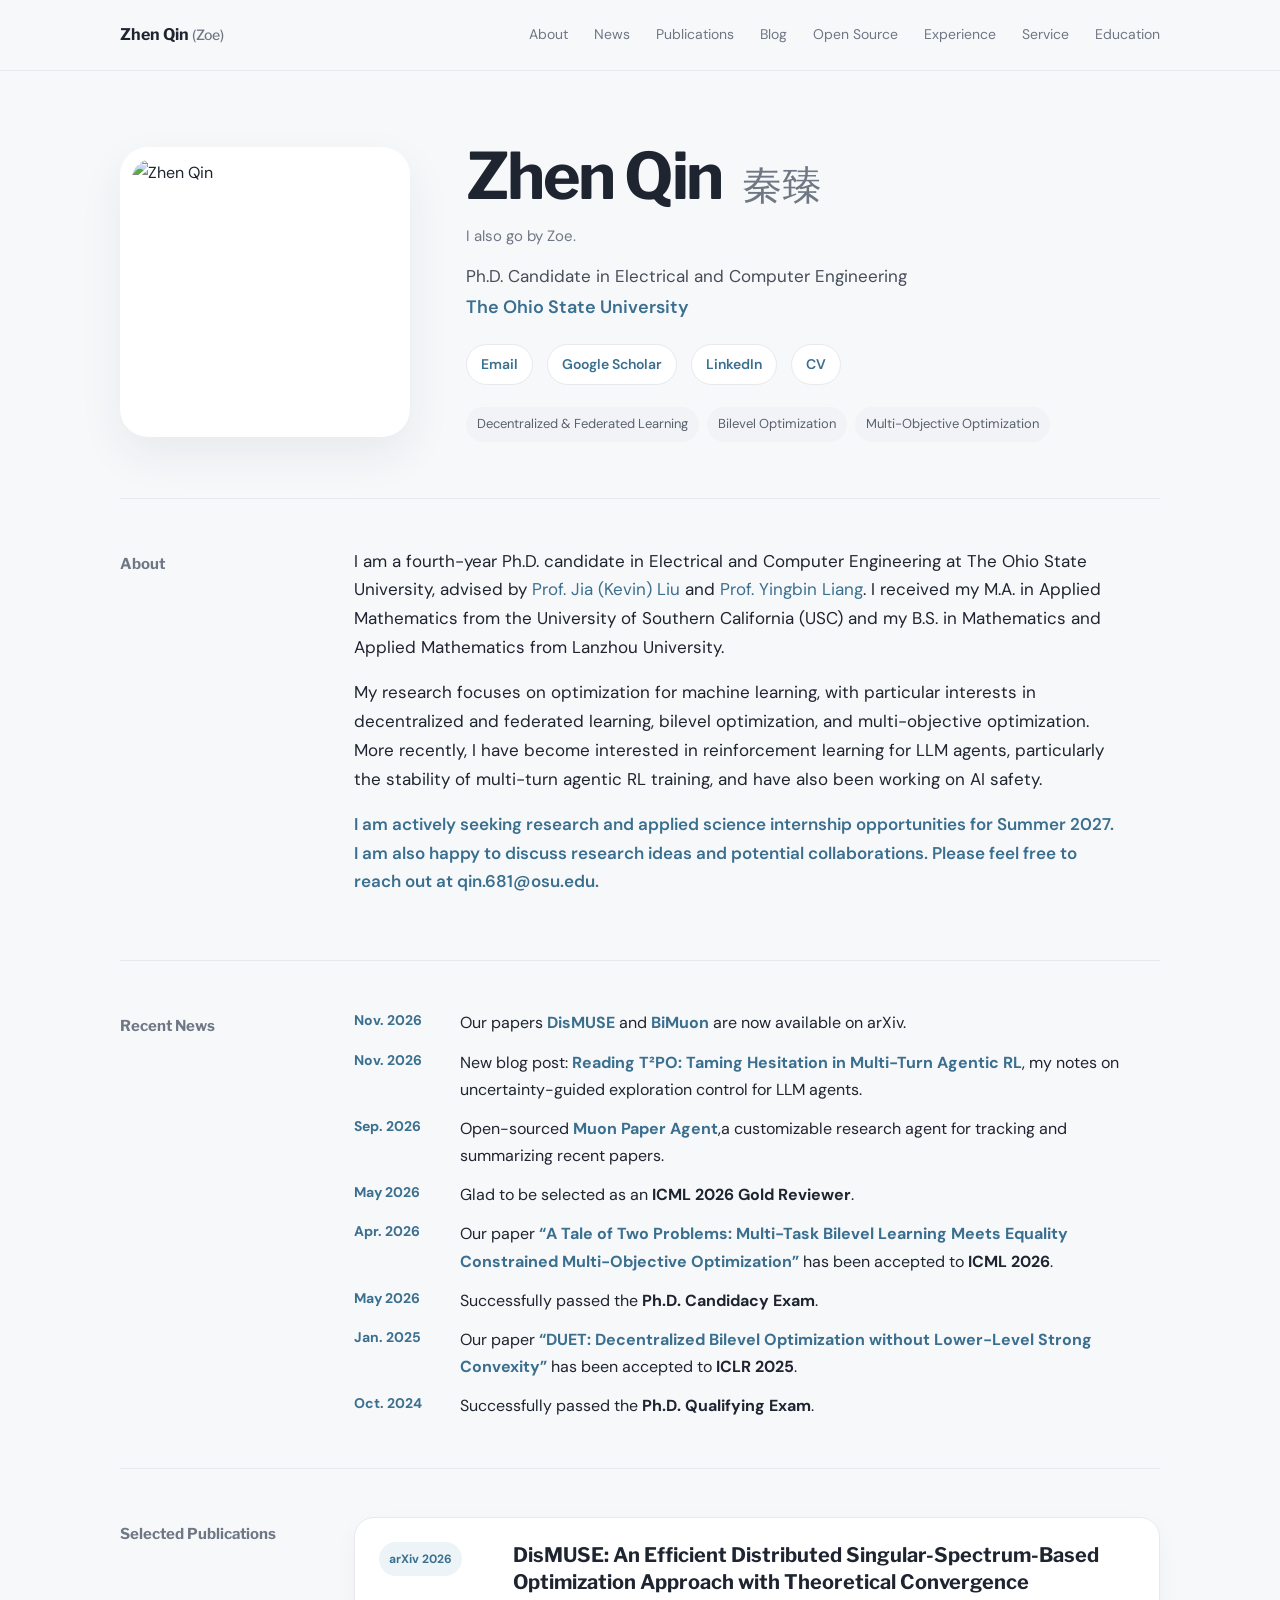
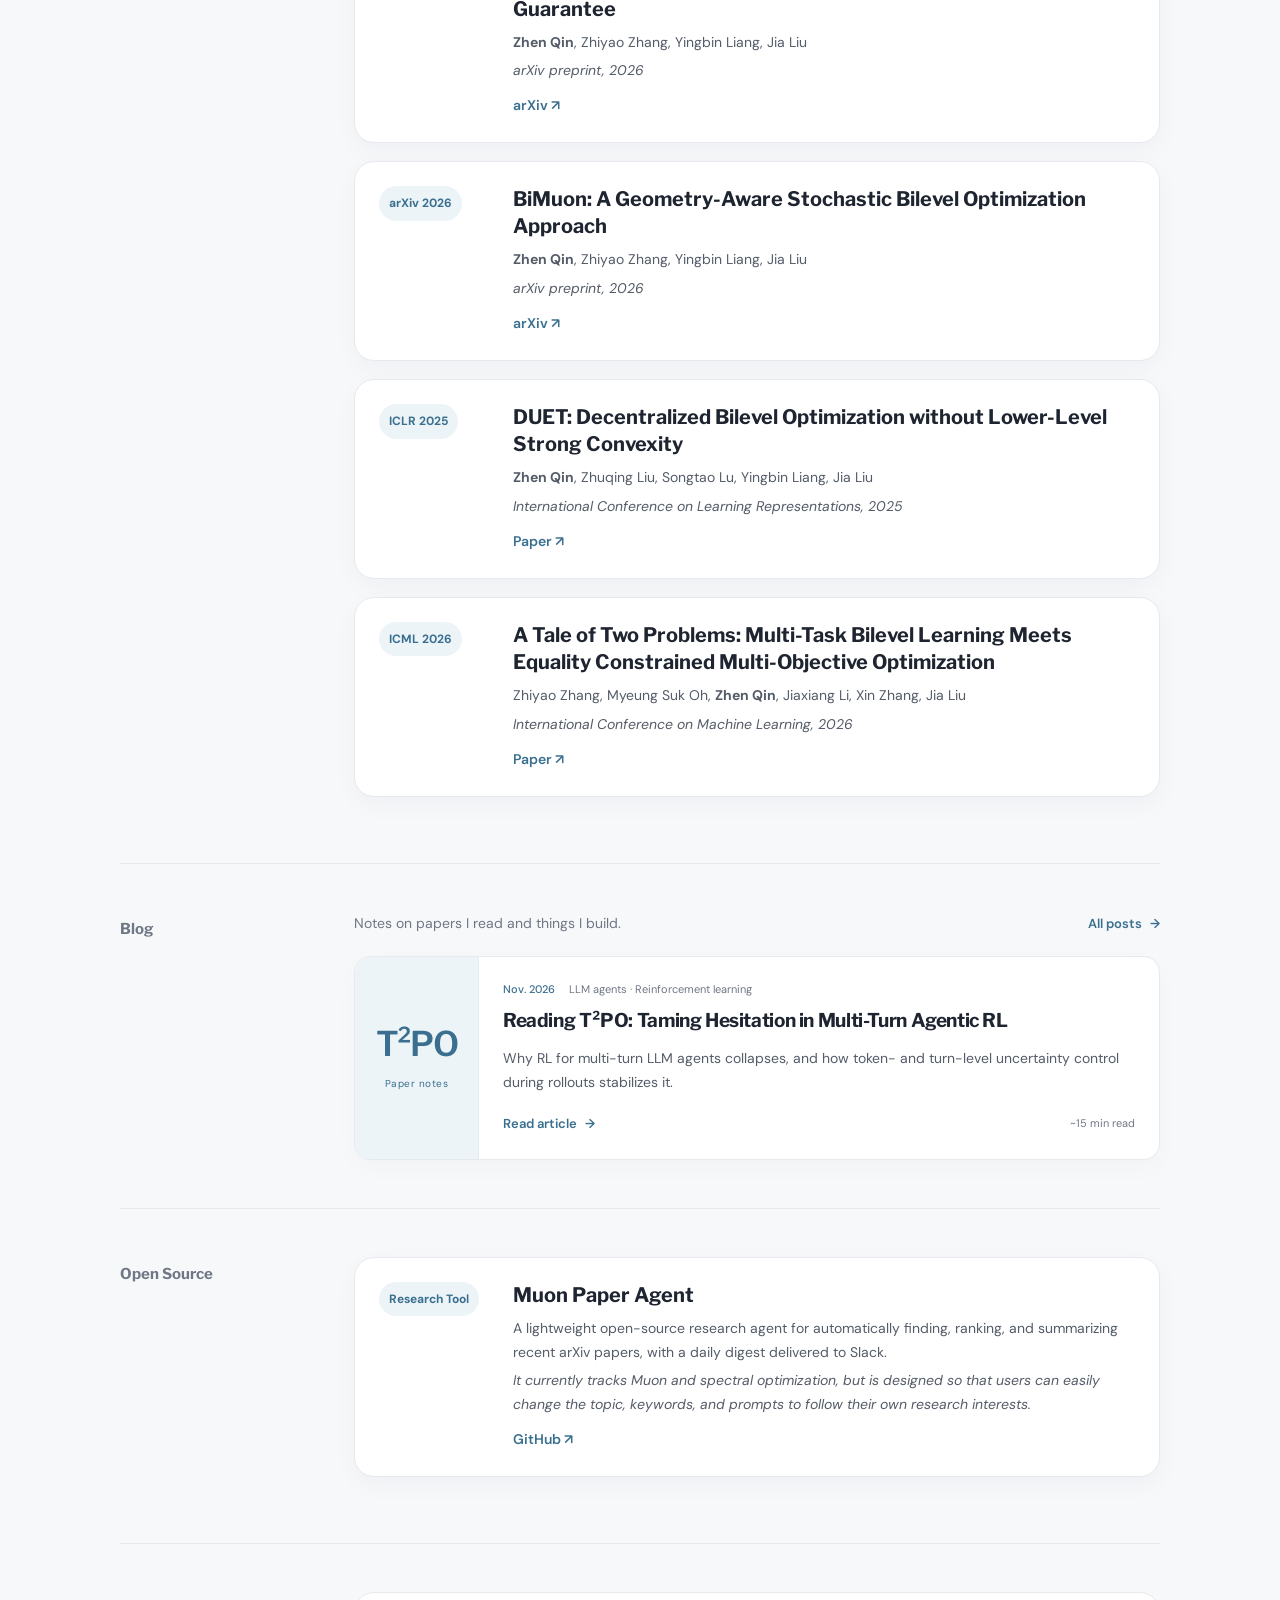
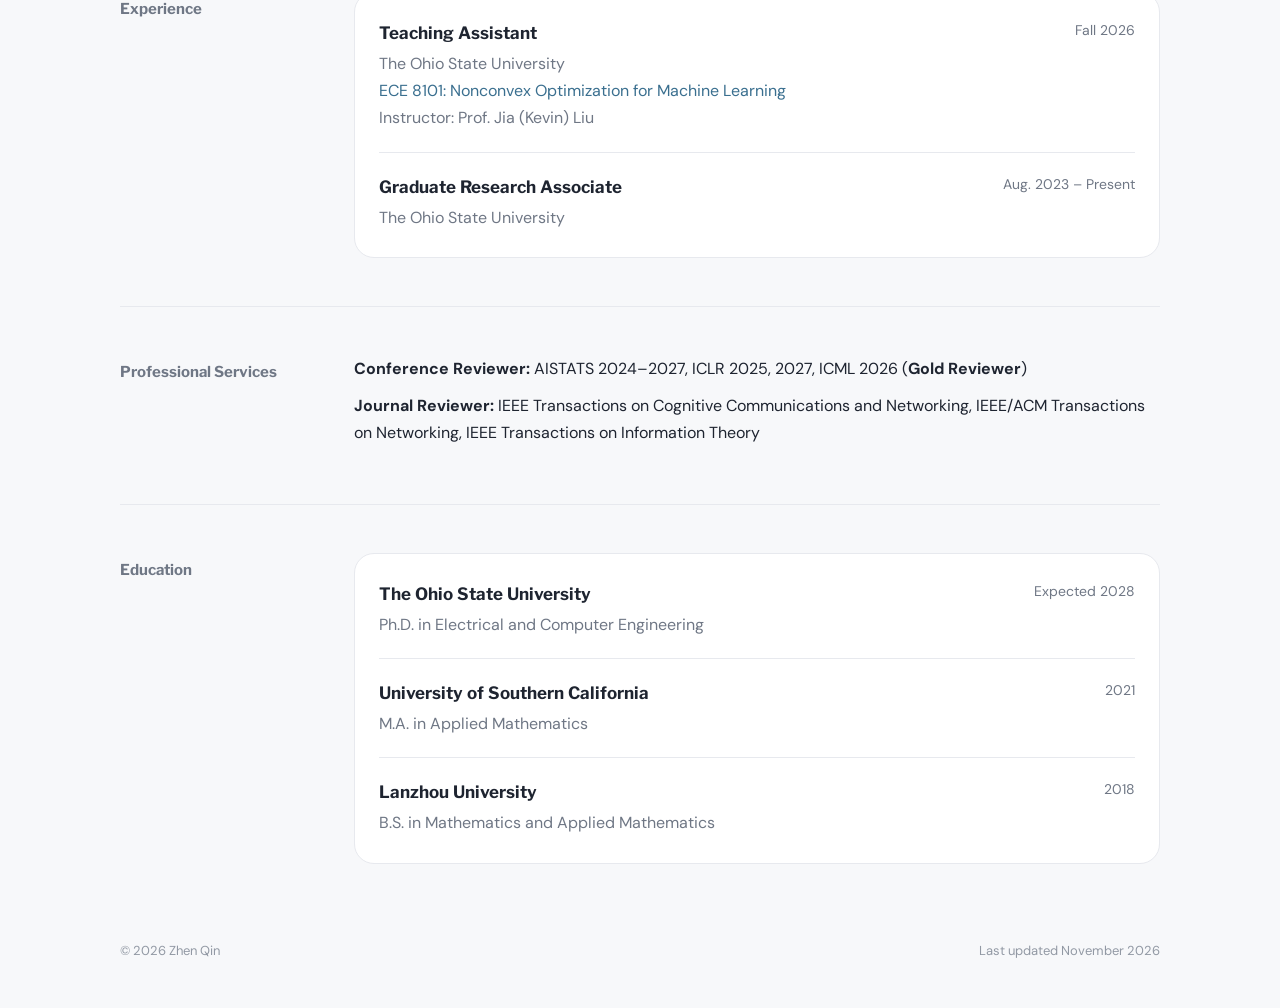
==== commit b70d36ba: "Announce DisMUSE and BiMuon arXiv preprints in Recent News" ====
--- a/index.html
+++ b/index.html
@@ -62,6 +62,7 @@
   <section id="news" class="section">
     <div class="label">Recent News</div>
     <div class="body news-list">
+      <div class="news-item"><span class="news-date">Nov. 2026</span><span>Our papers <a href="https://arxiv.org/abs/2611.10212" target="_blank" rel="noopener"><strong>DisMUSE</strong></a> and <a href="https://arxiv.org/abs/2611.10188" target="_blank" rel="noopener"><strong>BiMuon</strong></a> are now available on arXiv.</span></div>
       <div class="news-item"><span class="news-date">Nov. 2026</span><span> New blog post: <a href="blog/t2po/"><strong>Reading T²PO: Taming Hesitation in Multi-Turn Agentic RL</strong></a>, my notes on uncertainty-guided exploration control for LLM agents.</span></div>
       <div class="news-item"><span class="news-date">Sep. 2026</span><span> Open-sourced <a href="https://github.com/ZhenQinZoe/muon-paper-agent"target="_blank"rel="noopener"><strong>Muon Paper Agent</strong></a>,a customizable research agent for tracking and summarizing recent papers.</span></div>
       <div class="news-item"><span class="news-date">May 2026</span><span>Glad to be selected as an <strong>ICML 2026 Gold Reviewer</strong>.</span></div>
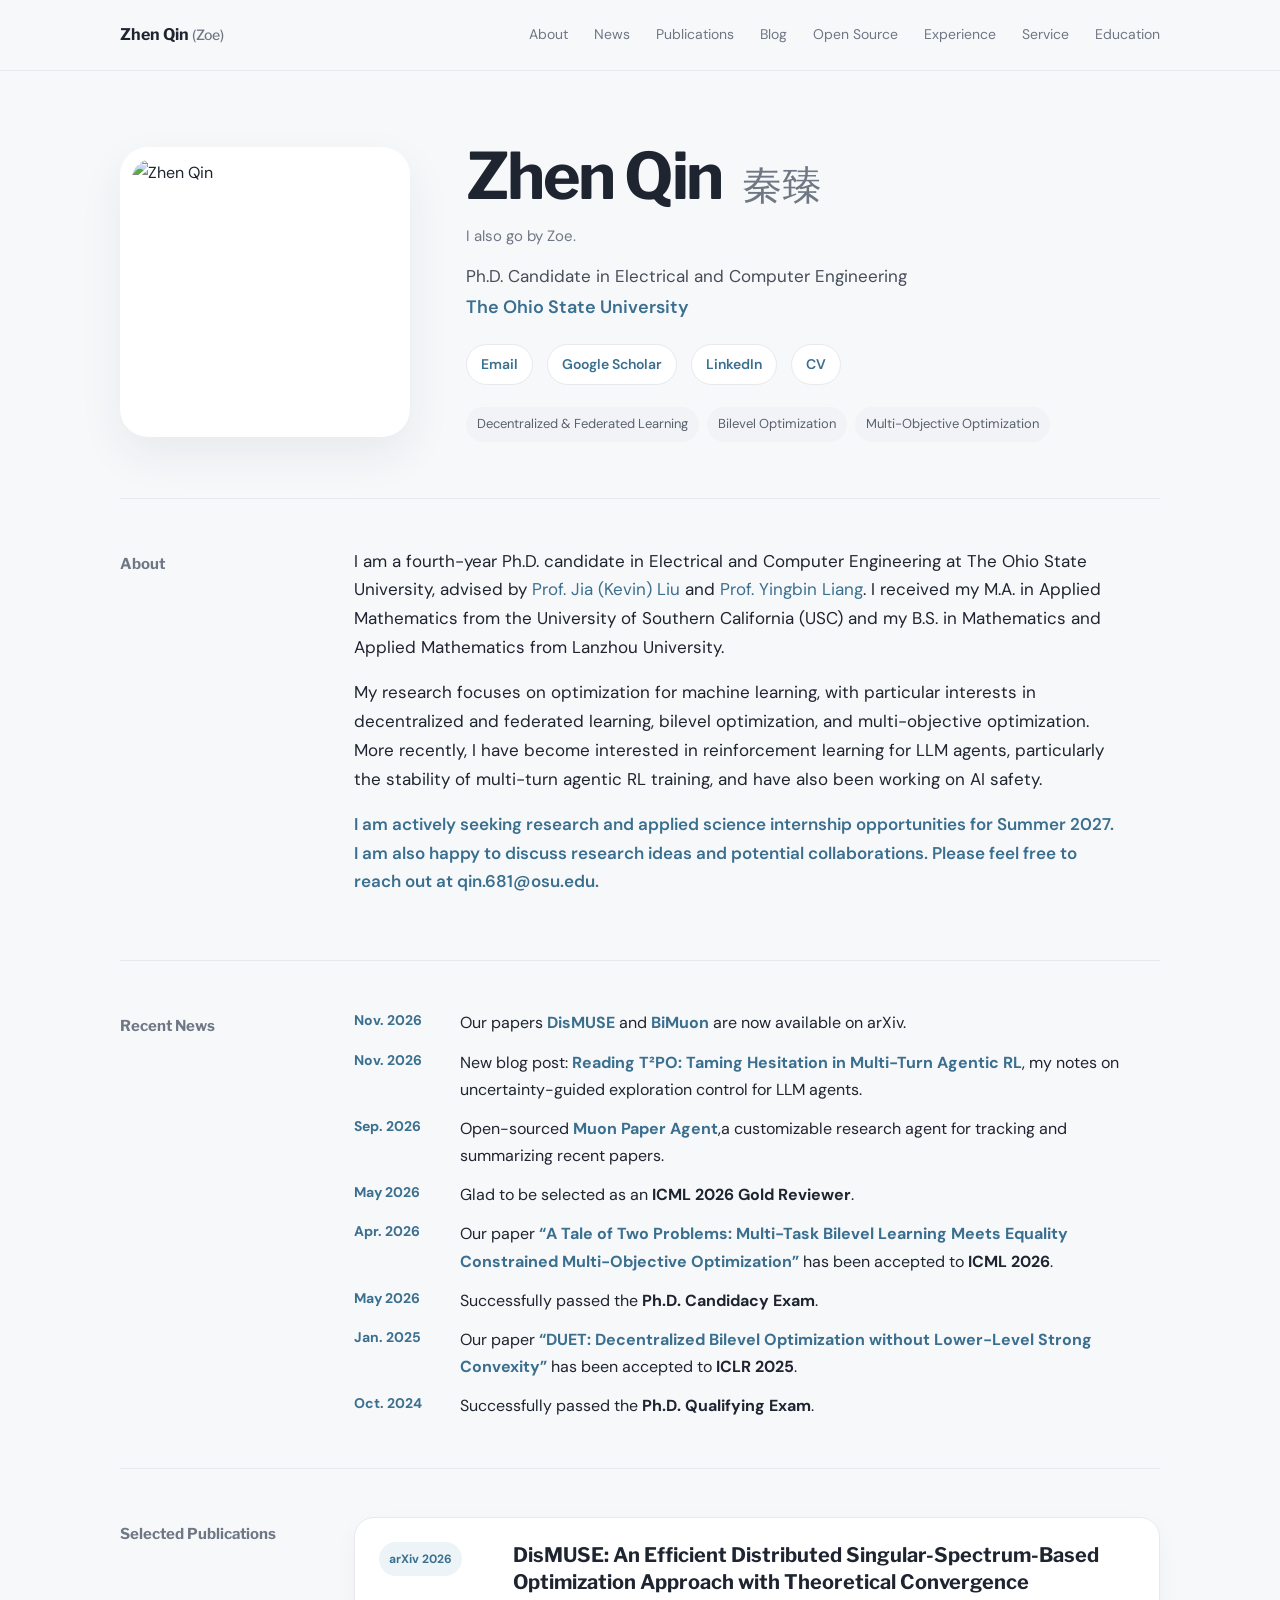
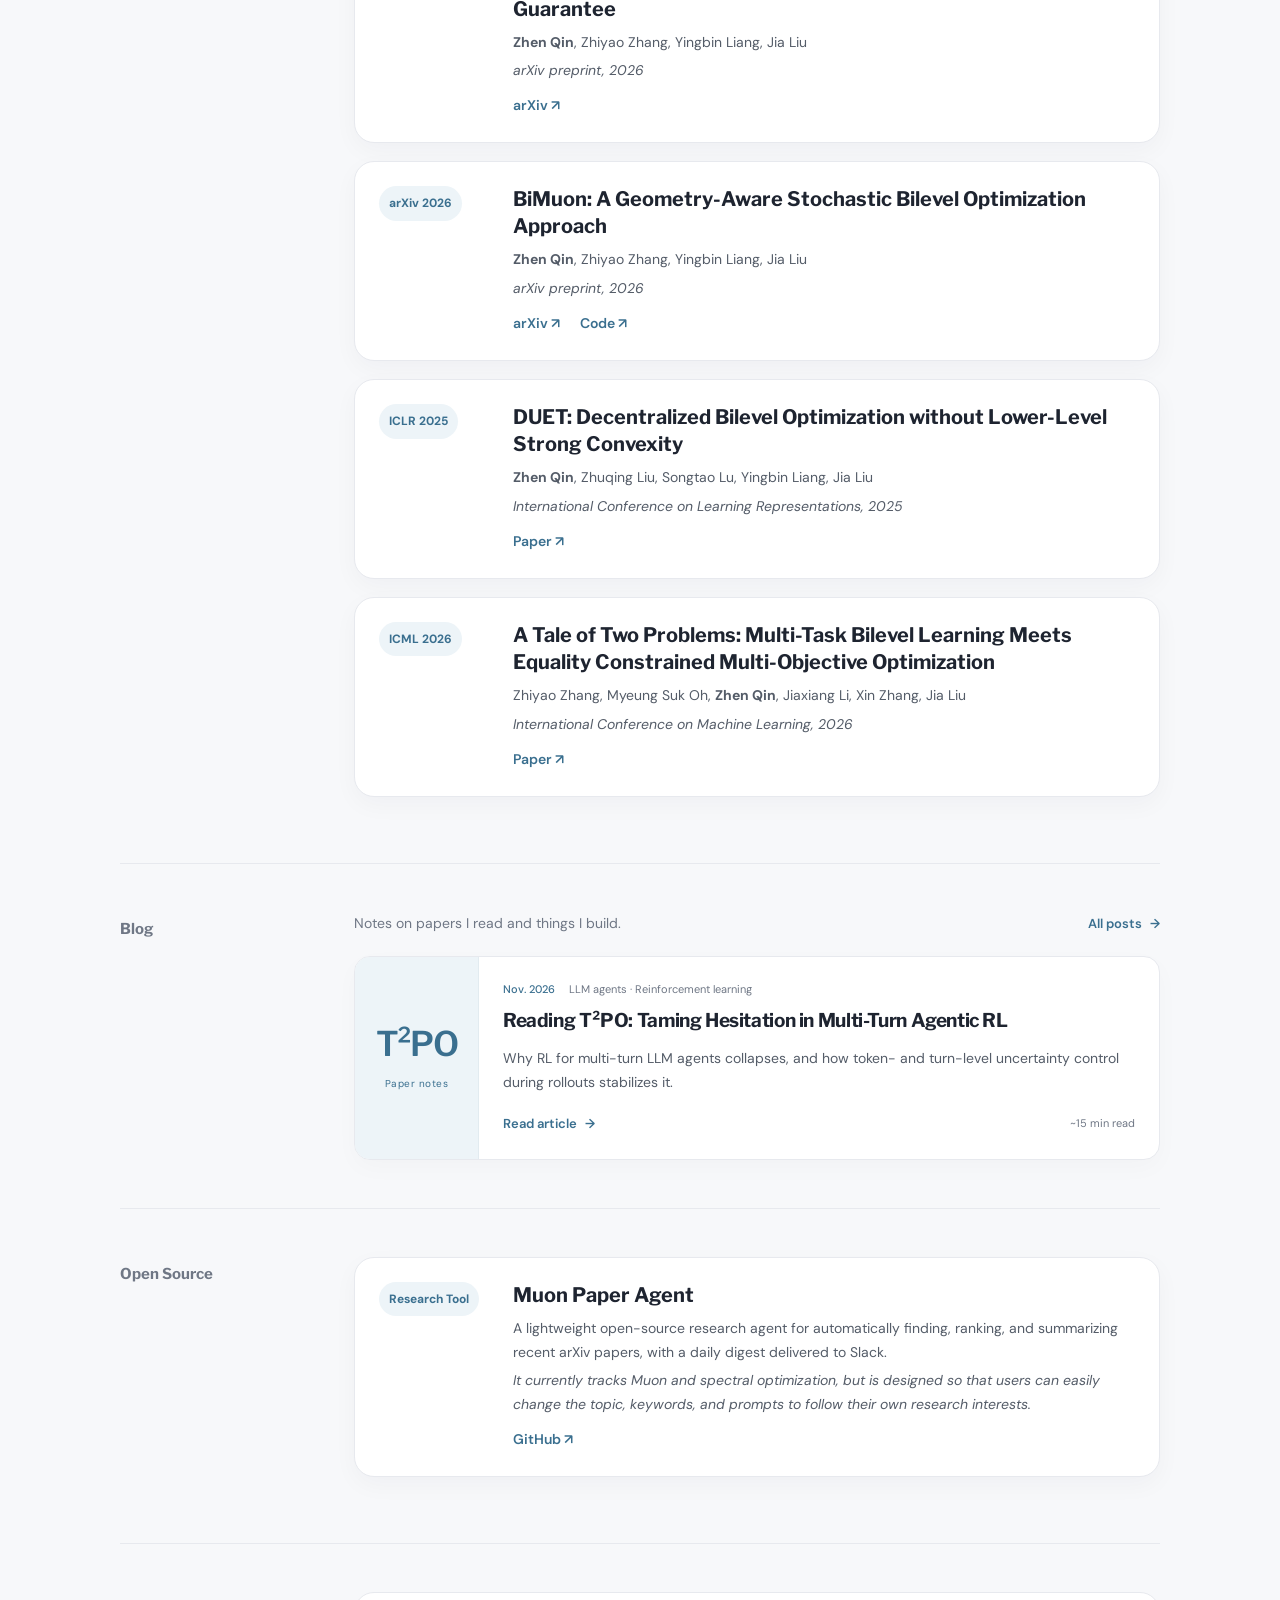
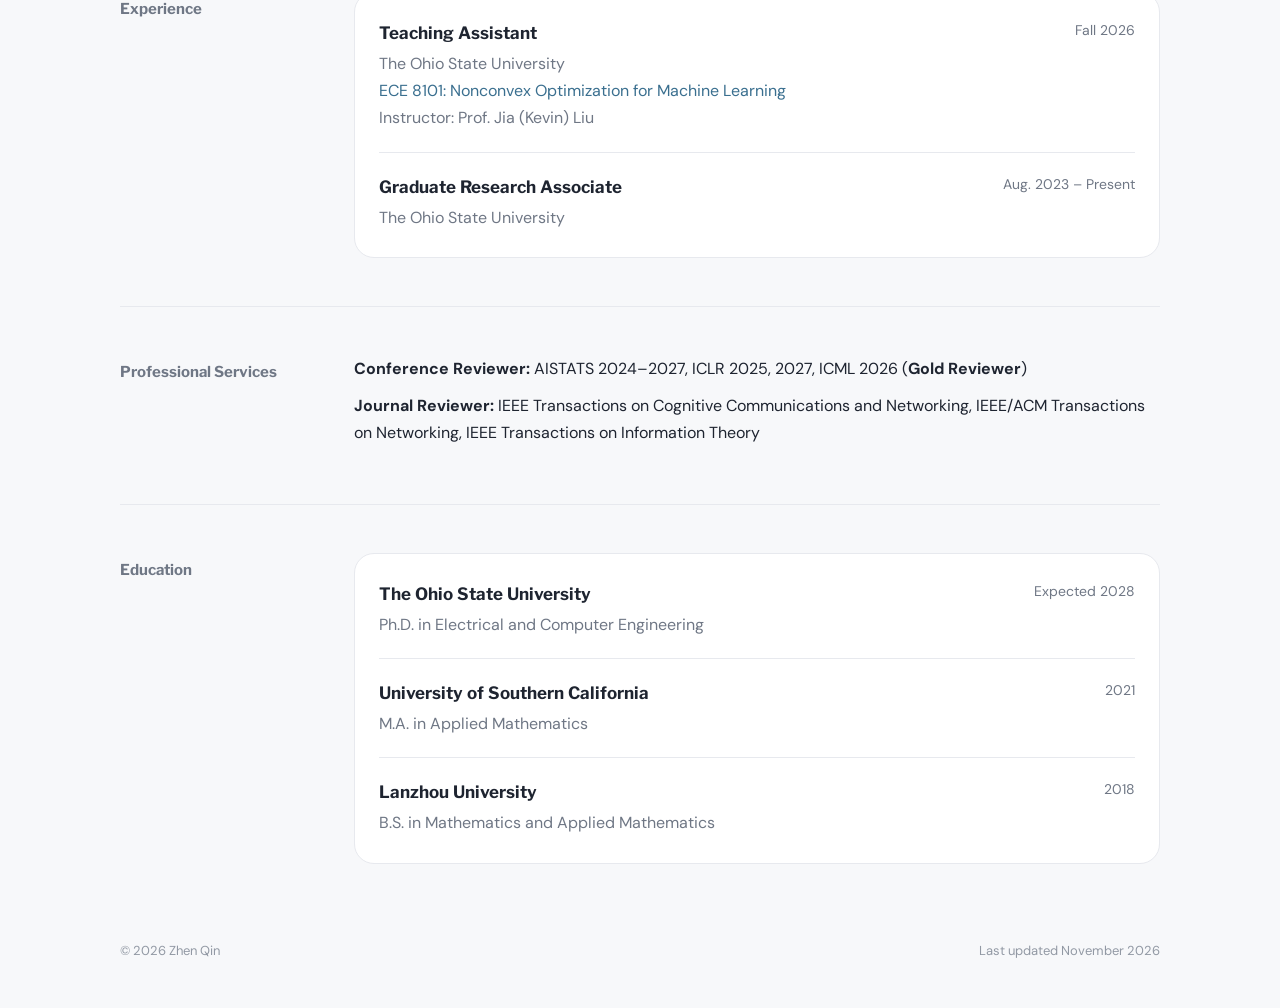
==== commit dd8e990a: "Add BiMuon code link to publications" ====
--- a/index.html
+++ b/index.html
@@ -5,7 +5,7 @@
   <meta name="viewport" content="width=device-width, initial-scale=1.0">
   <meta name="description" content="Zhen Qin — Ph.D. Candidate at The Ohio State University.">
   <title>Zhen Qin</title>
-  <link rel="stylesheet" href="style.css?v=home-blog-1">
+  <link rel="stylesheet" href="style.css?v=home-blog-2">
 </head>
 <body>
 <header class="topbar">
@@ -93,6 +93,7 @@
           <p class="meta"><strong>Zhen Qin</strong>, Zhiyao Zhang, Yingbin Liang, Jia Liu</p>
           <p class="venue">arXiv preprint, 2026</p>
           <a class="paperlink" href="https://arxiv.org/abs/2611.10188" target="_blank" rel="noopener">arXiv ↗</a>
+          <a class="paperlink" href="https://github.com/ZhenQinZoe/BiMuon" target="_blank" rel="noopener">Code ↗</a>
         </div>
       </article>
 
--- a/style.css
+++ b/style.css
@@ -67,3 +67,4 @@
   .home-post h3{font-size:19px}
 }
 @media(prefers-reduced-motion:reduce){.home-post{transition:none}.home-writing{scroll-behavior:auto}}
+.paperlink+.paperlink{margin-left:16px}
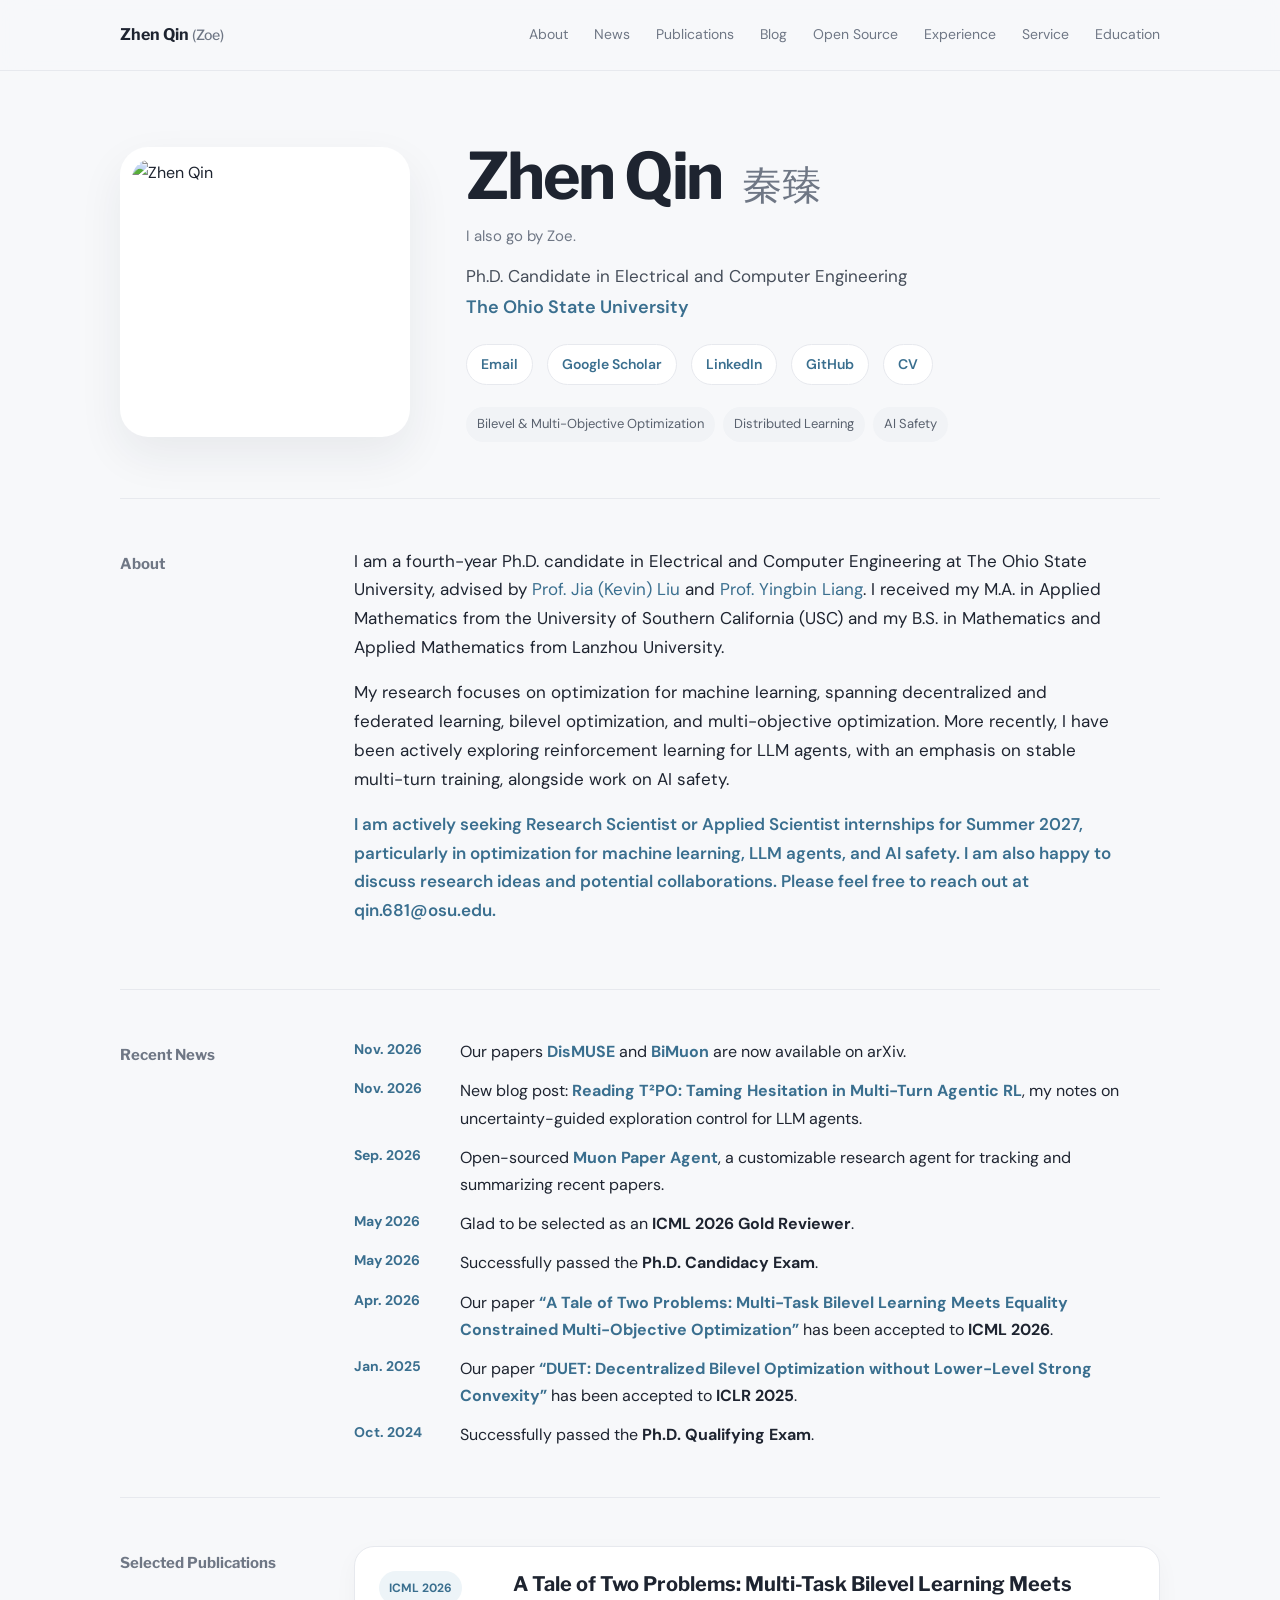
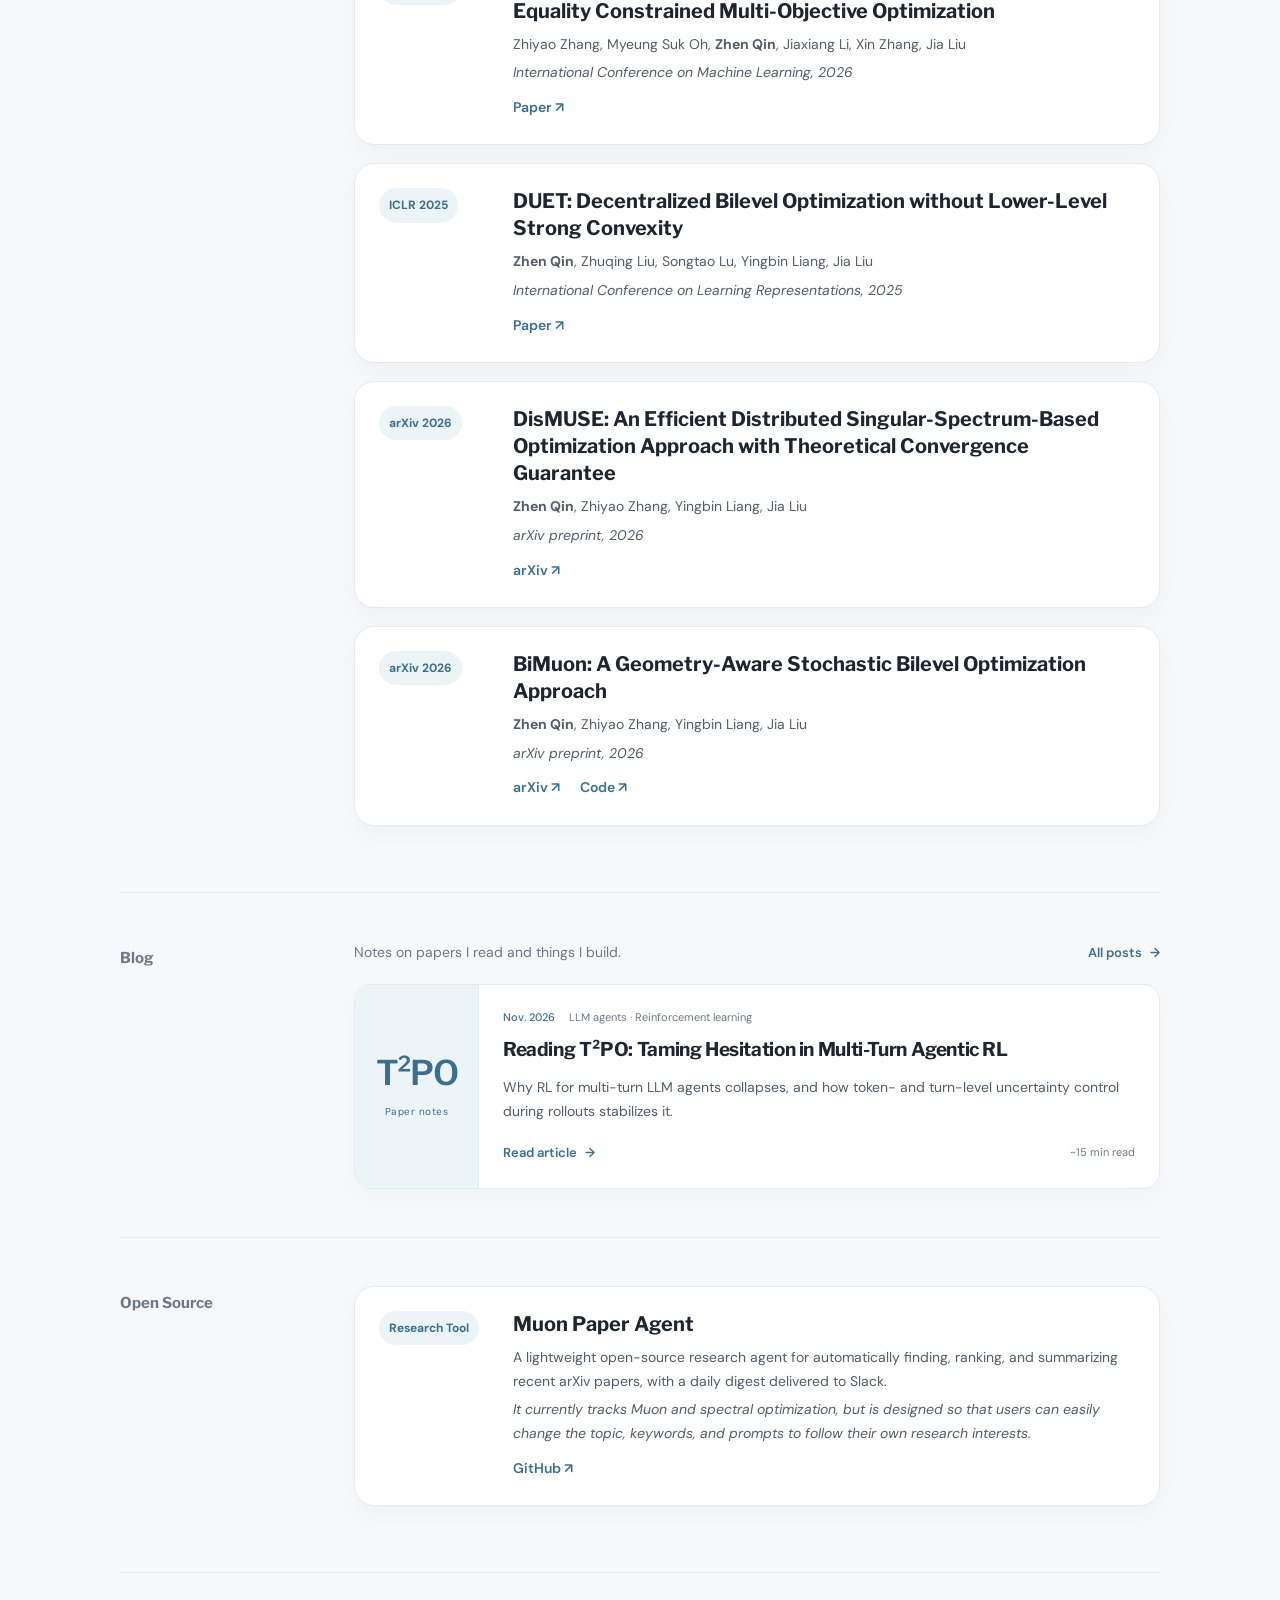
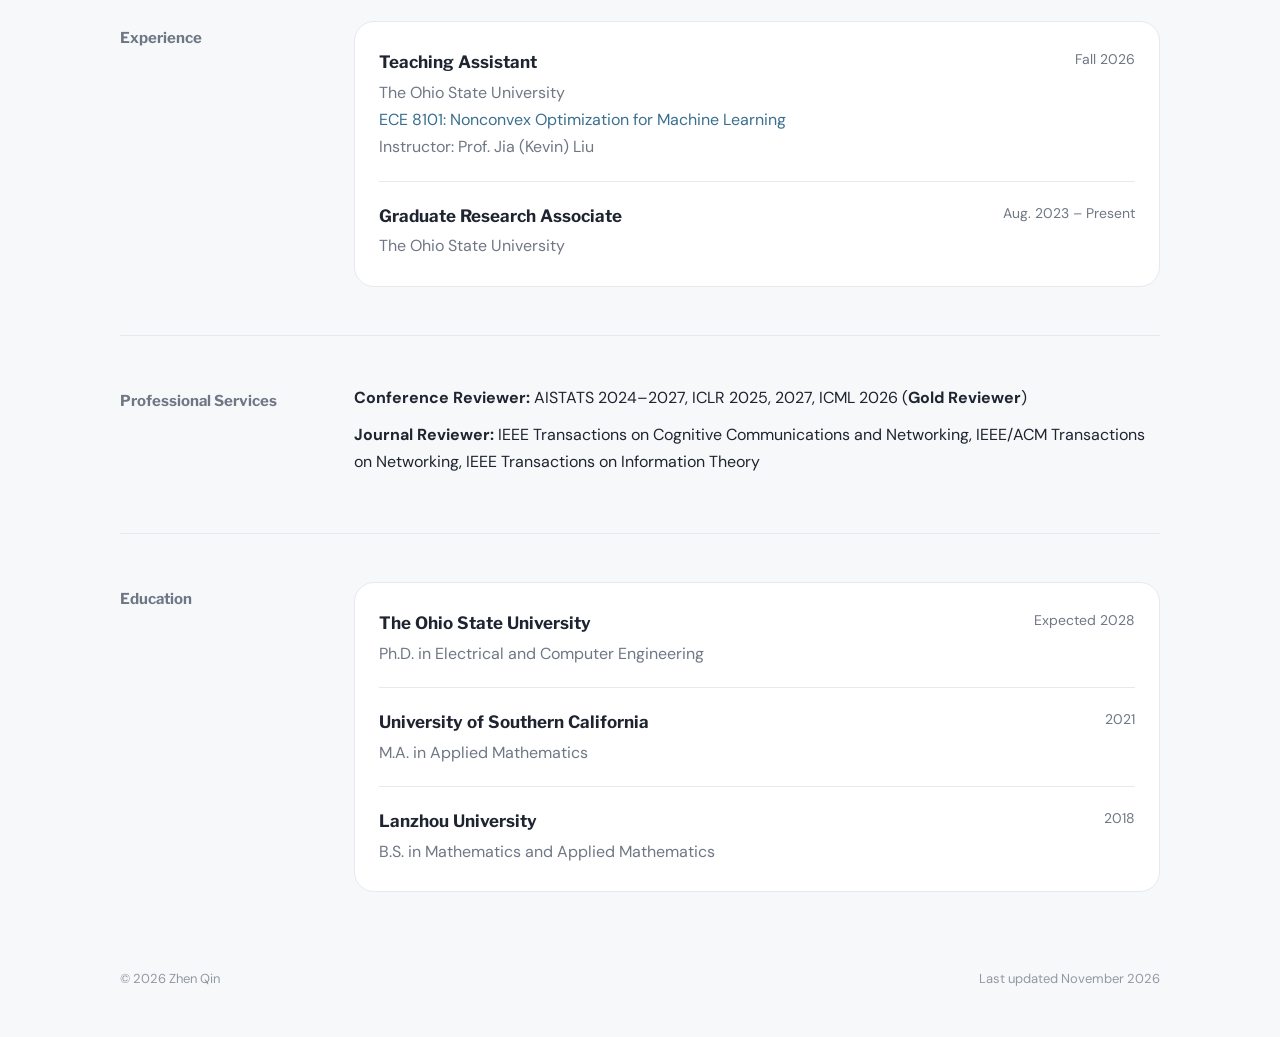
==== commit c5d3782d: "Update research profile, news order, and GitHub link Refresh research tags and About text, add the p" ====
--- a/index.html
+++ b/index.html
@@ -39,13 +39,14 @@
         <a href="mailto:qin.681@osu.edu">Email</a>
         <a href="https://scholar.google.com/citations?user=U0ieJ7IAAAAJ" target="_blank" rel="noopener">Google Scholar</a>
         <a href="https://www.linkedin.com/in/zhen-qin-641653210/" target="_blank" rel="noopener">LinkedIn</a>
+        <a href="https://github.com/ZhenQinZoe" target="_blank" rel="noopener">GitHub</a>
         <a href="cv.pdf" target="_blank" rel="noopener">CV</a>
       </div>
 
       <div class="tags">
-        <span>Decentralized &amp; Federated Learning</span>
-        <span>Bilevel Optimization</span>
-        <span>Multi-Objective Optimization</span>
+        <span>Bilevel &amp; Multi-Objective Optimization</span>
+        <span>Distributed Learning</span>
+        <span>AI Safety</span>
       </div>
     </div>
   </section>
@@ -54,8 +55,8 @@
     <div class="label">About</div>
     <div class="body prose">
       <p>I am a fourth-year Ph.D. candidate in Electrical and Computer Engineering at The Ohio State University, advised by <a href="https://kevinliu-osu.github.io/" target="_blank" rel="noopener">Prof. Jia (Kevin) Liu</a> and <a href="https://sites.google.com/view/yingbinliang/home" target="_blank" rel="noopener">Prof. Yingbin Liang</a>. I received my M.A. in Applied Mathematics from the University of Southern California (USC) and my B.S. in Mathematics and Applied Mathematics from Lanzhou University.</p>
-      <p>My research focuses on optimization for machine learning, with particular interests in decentralized and federated learning, bilevel optimization, and multi-objective optimization. More recently, I have become interested in reinforcement learning for LLM agents, particularly the stability of multi-turn agentic RL training, and have also been working on AI safety.</p>
-      <p class="seeking">I am actively seeking research and applied science internship opportunities for Summer 2027. I am also happy to discuss research ideas and potential collaborations. Please feel free to reach out at qin.681@osu.edu.</p>
+      <p>My research focuses on optimization for machine learning, spanning decentralized and federated learning, bilevel optimization, and multi-objective optimization. More recently, I have been actively exploring reinforcement learning for LLM agents, with an emphasis on stable multi-turn training, alongside work on AI safety.</p>
+      <p class="seeking">I am actively seeking Research Scientist or Applied Scientist internships for Summer 2027, particularly in optimization for machine learning, LLM agents, and AI safety. I am also happy to discuss research ideas and potential collaborations. Please feel free to reach out at qin.681@osu.edu.</p>
     </div>
   </section>
 
@@ -64,10 +65,10 @@
     <div class="body news-list">
       <div class="news-item"><span class="news-date">Nov. 2026</span><span>Our papers <a href="https://arxiv.org/abs/2611.10212" target="_blank" rel="noopener"><strong>DisMUSE</strong></a> and <a href="https://arxiv.org/abs/2611.10188" target="_blank" rel="noopener"><strong>BiMuon</strong></a> are now available on arXiv.</span></div>
       <div class="news-item"><span class="news-date">Nov. 2026</span><span> New blog post: <a href="blog/t2po/"><strong>Reading T²PO: Taming Hesitation in Multi-Turn Agentic RL</strong></a>, my notes on uncertainty-guided exploration control for LLM agents.</span></div>
-      <div class="news-item"><span class="news-date">Sep. 2026</span><span> Open-sourced <a href="https://github.com/ZhenQinZoe/muon-paper-agent"target="_blank"rel="noopener"><strong>Muon Paper Agent</strong></a>,a customizable research agent for tracking and summarizing recent papers.</span></div>
+      <div class="news-item"><span class="news-date">Sep. 2026</span><span> Open-sourced <a href="https://github.com/ZhenQinZoe/muon-paper-agent"target="_blank"rel="noopener"><strong>Muon Paper Agent</strong></a>, a customizable research agent for tracking and summarizing recent papers.</span></div>
       <div class="news-item"><span class="news-date">May 2026</span><span>Glad to be selected as an <strong>ICML 2026 Gold Reviewer</strong>.</span></div>
+      <div class="news-item"><span class="news-date">May 2026</span><span>Successfully passed the <strong>Ph.D. Candidacy Exam</strong>.</span></div>
       <div class="news-item"><span class="news-date">Apr. 2026</span><span>Our paper <a href="https://arxiv.org/pdf/2605.09094" target="_blank" rel="noopener"><strong>“A Tale of Two Problems: Multi-Task Bilevel Learning Meets Equality Constrained Multi-Objective Optimization”</strong></a> has been accepted to <strong>ICML 2026</strong>.</span></div>
-      <div class="news-item"><span class="news-date">May 2026</span><span>Successfully passed the <strong>Ph.D. Candidacy Exam</strong>.</span></div>
       <div class="news-item"><span class="news-date">Jan. 2025</span><span>Our paper <a href="https://proceedings.iclr.cc/paper_files/paper/2025/file/707a2d58641b2192203b4bf4c532cfe1-Paper-Conference.pdf" target="_blank" rel="noopener"><strong>“DUET: Decentralized Bilevel Optimization without Lower-Level Strong Convexity”</strong></a> has been accepted to <strong>ICLR 2025</strong>.</span></div>
       <div class="news-item"><span class="news-date">Oct. 2024</span><span>Successfully passed the <strong>Ph.D. Qualifying Exam</strong>.</span></div>
     </div>
@@ -76,6 +77,26 @@
   <section id="publications" class="section">
     <div class="label">Selected Publications</div>
     <div class="body">
+      <article class="paper">
+        <div class="badge">ICML 2026</div>
+        <div>
+          <h2>A Tale of Two Problems: Multi-Task Bilevel Learning Meets Equality Constrained Multi-Objective Optimization</h2>
+          <p class="meta">Zhiyao Zhang, Myeung Suk Oh, <strong>Zhen Qin</strong>, Jiaxiang Li, Xin Zhang, Jia Liu</p>
+          <p class="venue">International Conference on Machine Learning, 2026</p>
+          <a class="paperlink" href="https://arxiv.org/pdf/2605.09094" target="_blank">Paper ↗</a>
+        </div>
+      </article>
+
+      <article class="paper">
+        <div class="badge">ICLR 2025</div>
+        <div>
+          <h2>DUET: Decentralized Bilevel Optimization without Lower-Level Strong Convexity</h2>
+          <p class="meta"><strong>Zhen Qin</strong>, Zhuqing Liu, Songtao Lu, Yingbin Liang, Jia Liu</p>
+          <p class="venue">International Conference on Learning Representations, 2025</p>
+          <a class="paperlink" href="https://proceedings.iclr.cc/paper_files/paper/2025/file/707a2d58641b2192203b4bf4c532cfe1-Paper-Conference.pdf" target="_blank">Paper ↗</a>
+        </div>
+      </article>
+
       <article class="paper">
         <div class="badge">arXiv 2026</div>
         <div>
@@ -94,26 +115,6 @@
           <p class="venue">arXiv preprint, 2026</p>
           <a class="paperlink" href="https://arxiv.org/abs/2611.10188" target="_blank" rel="noopener">arXiv ↗</a>
           <a class="paperlink" href="https://github.com/ZhenQinZoe/BiMuon" target="_blank" rel="noopener">Code ↗</a>
-        </div>
-      </article>
-
-      <article class="paper">
-        <div class="badge">ICLR 2025</div>
-        <div>
-          <h2>DUET: Decentralized Bilevel Optimization without Lower-Level Strong Convexity</h2>
-          <p class="meta"><strong>Zhen Qin</strong>, Zhuqing Liu, Songtao Lu, Yingbin Liang, Jia Liu</p>
-          <p class="venue">International Conference on Learning Representations, 2025</p>
-          <a class="paperlink" href="https://proceedings.iclr.cc/paper_files/paper/2025/file/707a2d58641b2192203b4bf4c532cfe1-Paper-Conference.pdf" target="_blank">Paper ↗</a>
-        </div>
-      </article>
-
-      <article class="paper">
-        <div class="badge">ICML 2026</div>
-        <div>
-          <h2>A Tale of Two Problems: Multi-Task Bilevel Learning Meets Equality Constrained Multi-Objective Optimization</h2>
-          <p class="meta">Zhiyao Zhang, Myeung Suk Oh, <strong>Zhen Qin</strong>, Jiaxiang Li, Xin Zhang, Jia Liu</p>
-          <p class="venue">International Conference on Machine Learning, 2026</p>
-          <a class="paperlink" href="https://arxiv.org/pdf/2605.09094" target="_blank">Paper ↗</a>
         </div>
       </article>
     </div>
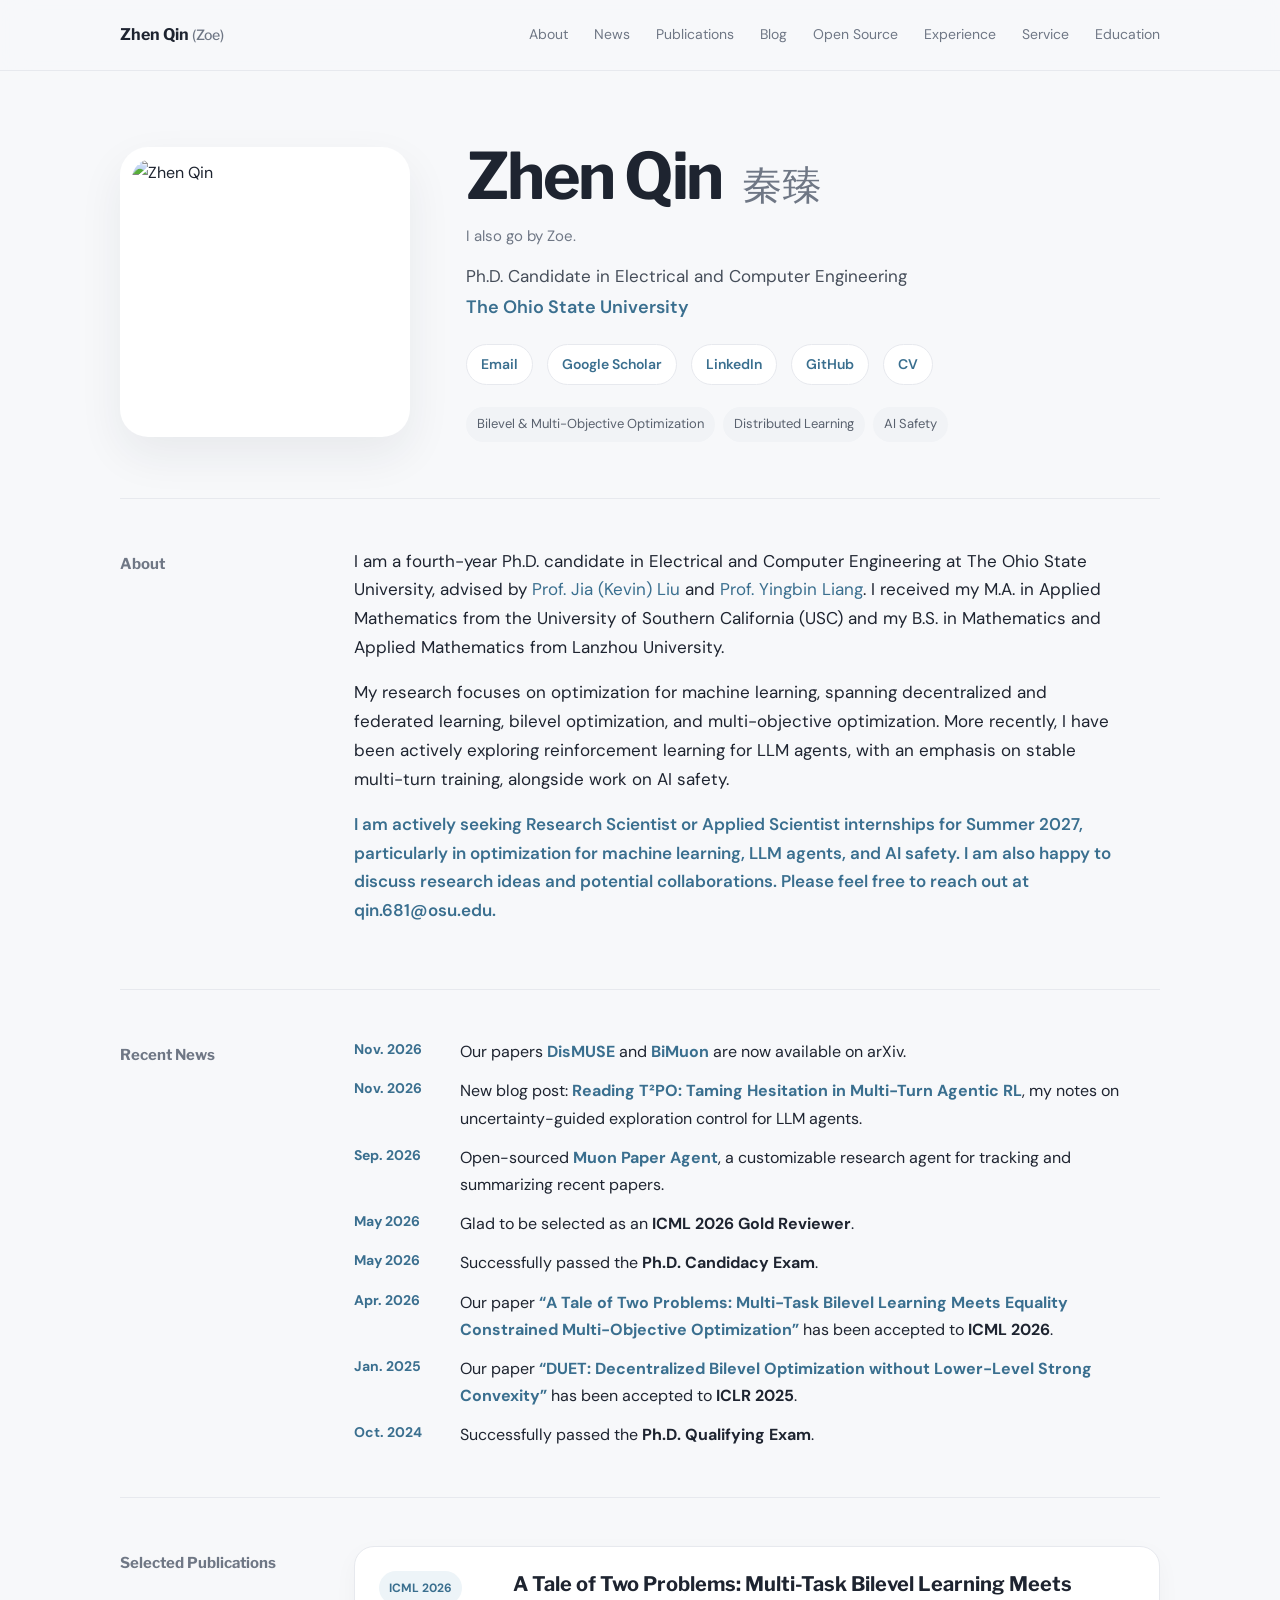
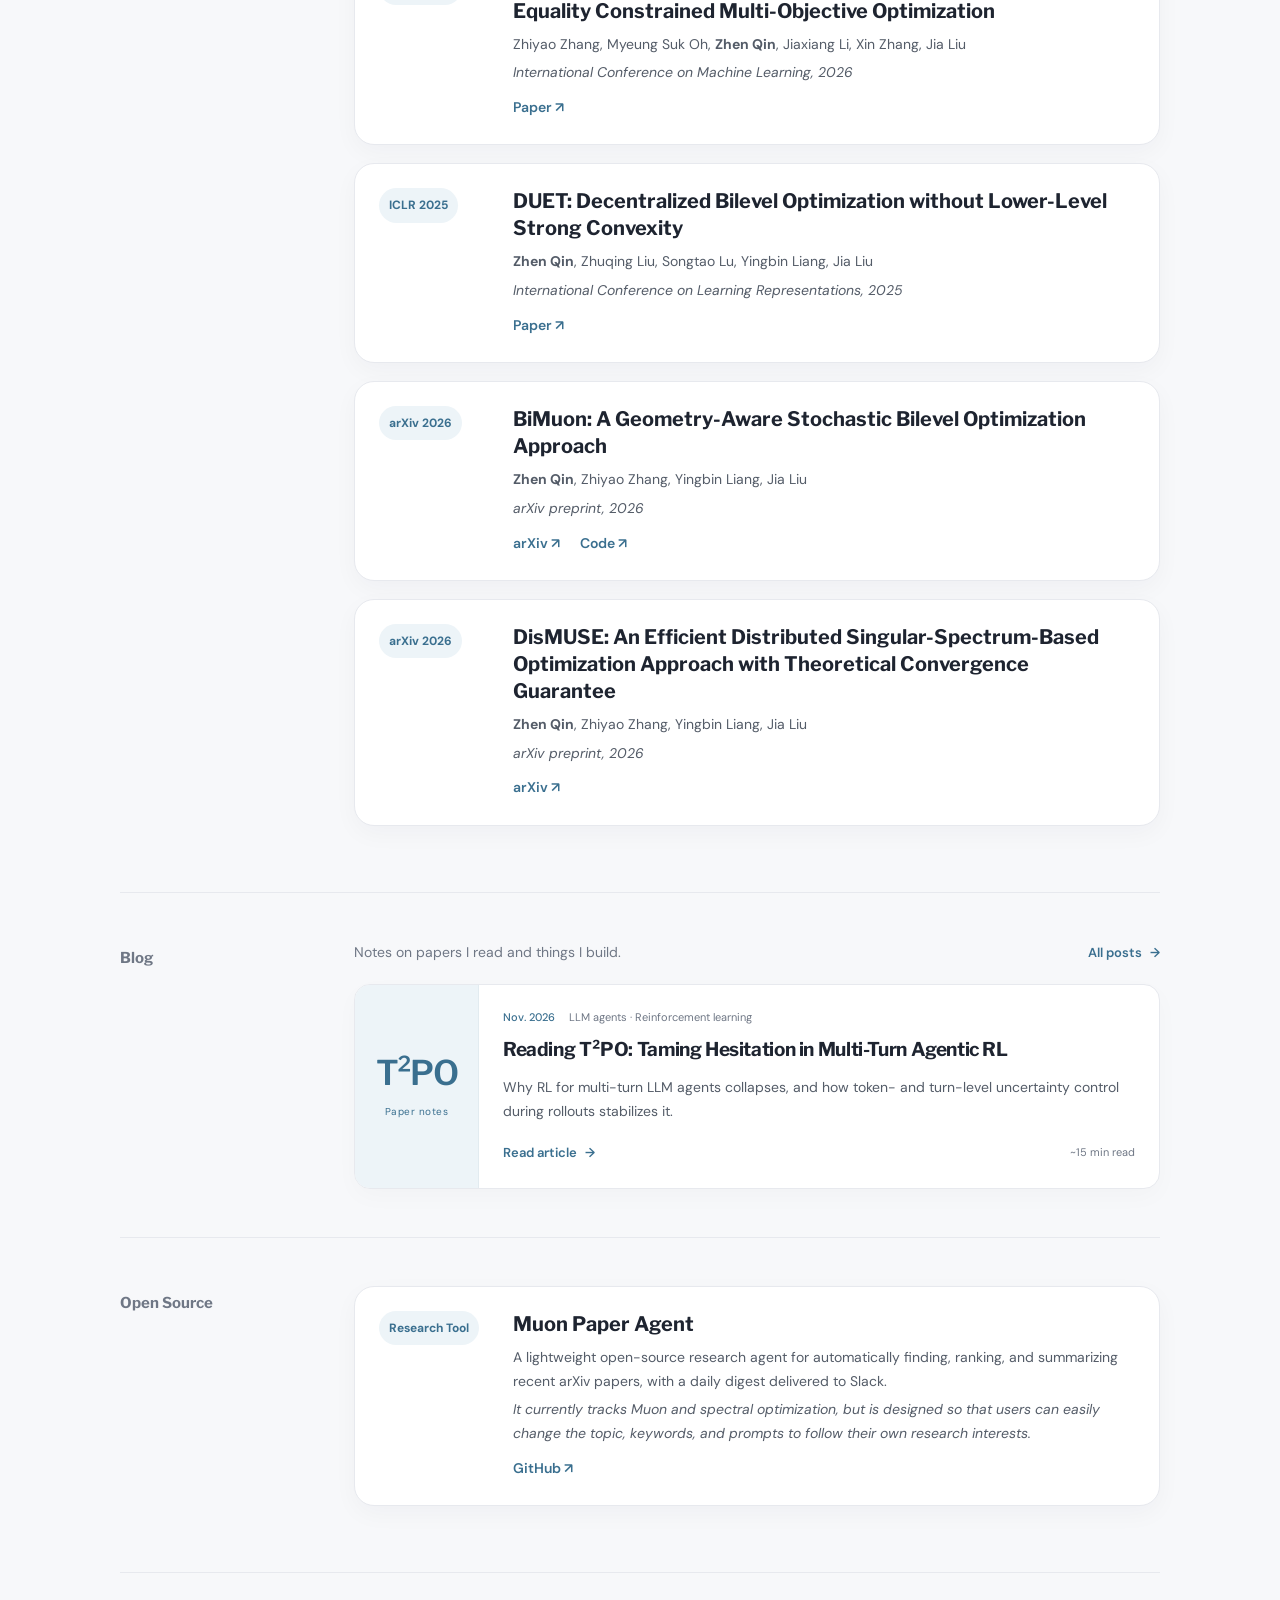
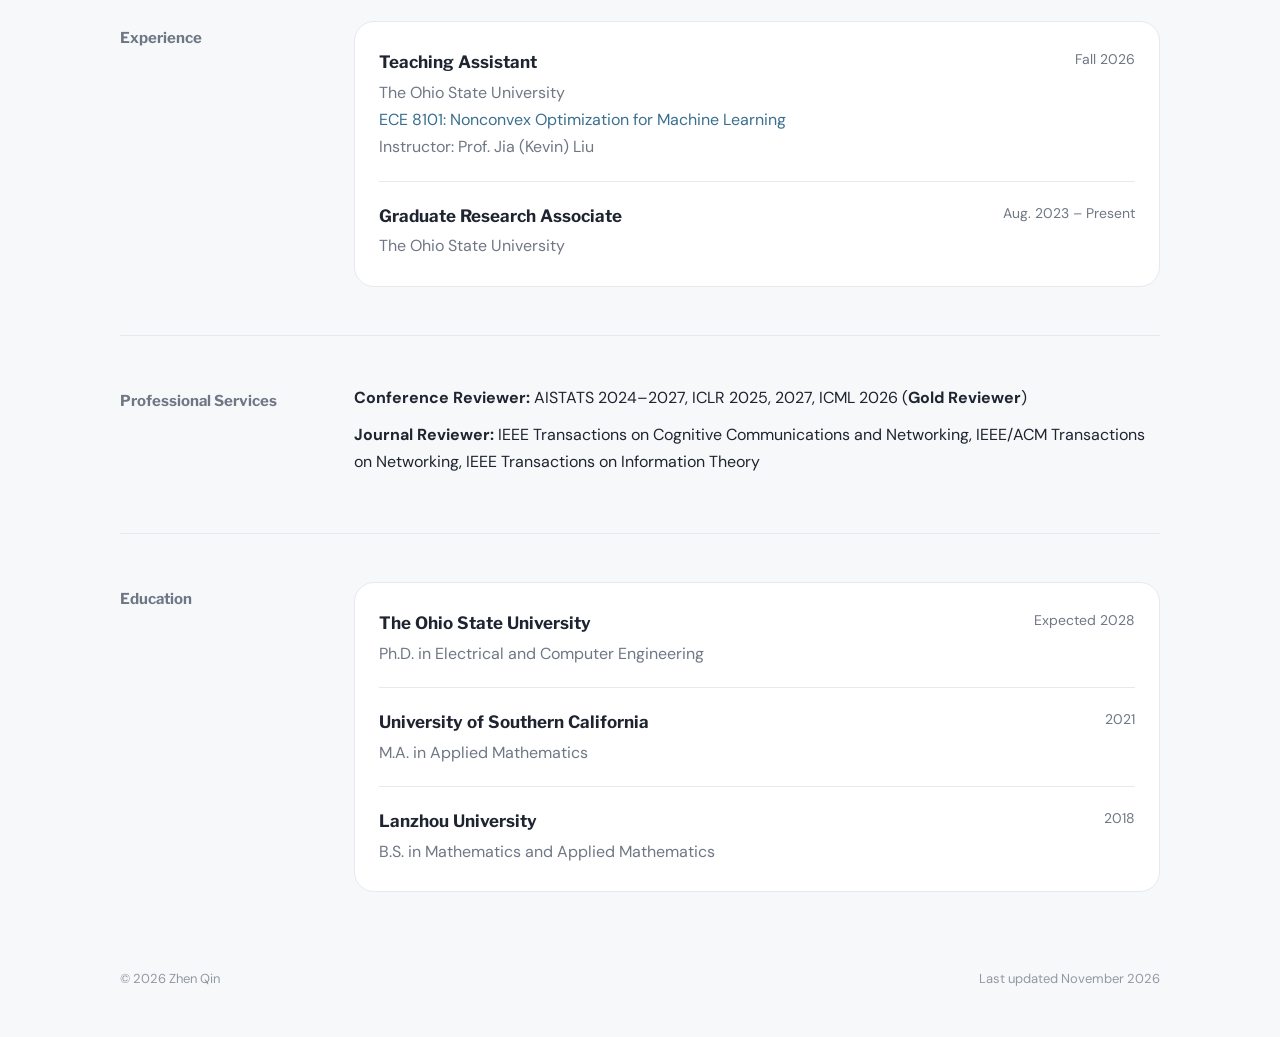
==== commit f6f86a00: "List BiMuon before DisMUSE Swap the two preprint entries while preserving their content, authors, an" ====
--- a/index.html
+++ b/index.html
@@ -100,21 +100,21 @@
       <article class="paper">
         <div class="badge">arXiv 2026</div>
         <div>
-          <h2>DisMUSE: An Efficient Distributed Singular-Spectrum-Based Optimization Approach with Theoretical Convergence Guarantee</h2>
-          <p class="meta"><strong>Zhen Qin</strong>, Zhiyao Zhang, Yingbin Liang, Jia Liu</p>
-          <p class="venue">arXiv preprint, 2026</p>
-          <a class="paperlink" href="https://arxiv.org/abs/2611.10212" target="_blank" rel="noopener">arXiv ↗</a>
-        </div>
-      </article>
-
-      <article class="paper">
-        <div class="badge">arXiv 2026</div>
-        <div>
           <h2>BiMuon: A Geometry-Aware Stochastic Bilevel Optimization Approach</h2>
           <p class="meta"><strong>Zhen Qin</strong>, Zhiyao Zhang, Yingbin Liang, Jia Liu</p>
           <p class="venue">arXiv preprint, 2026</p>
           <a class="paperlink" href="https://arxiv.org/abs/2611.10188" target="_blank" rel="noopener">arXiv ↗</a>
           <a class="paperlink" href="https://github.com/ZhenQinZoe/BiMuon" target="_blank" rel="noopener">Code ↗</a>
+        </div>
+      </article>
+
+      <article class="paper">
+        <div class="badge">arXiv 2026</div>
+        <div>
+          <h2>DisMUSE: An Efficient Distributed Singular-Spectrum-Based Optimization Approach with Theoretical Convergence Guarantee</h2>
+          <p class="meta"><strong>Zhen Qin</strong>, Zhiyao Zhang, Yingbin Liang, Jia Liu</p>
+          <p class="venue">arXiv preprint, 2026</p>
+          <a class="paperlink" href="https://arxiv.org/abs/2611.10212" target="_blank" rel="noopener">arXiv ↗</a>
         </div>
       </article>
     </div>
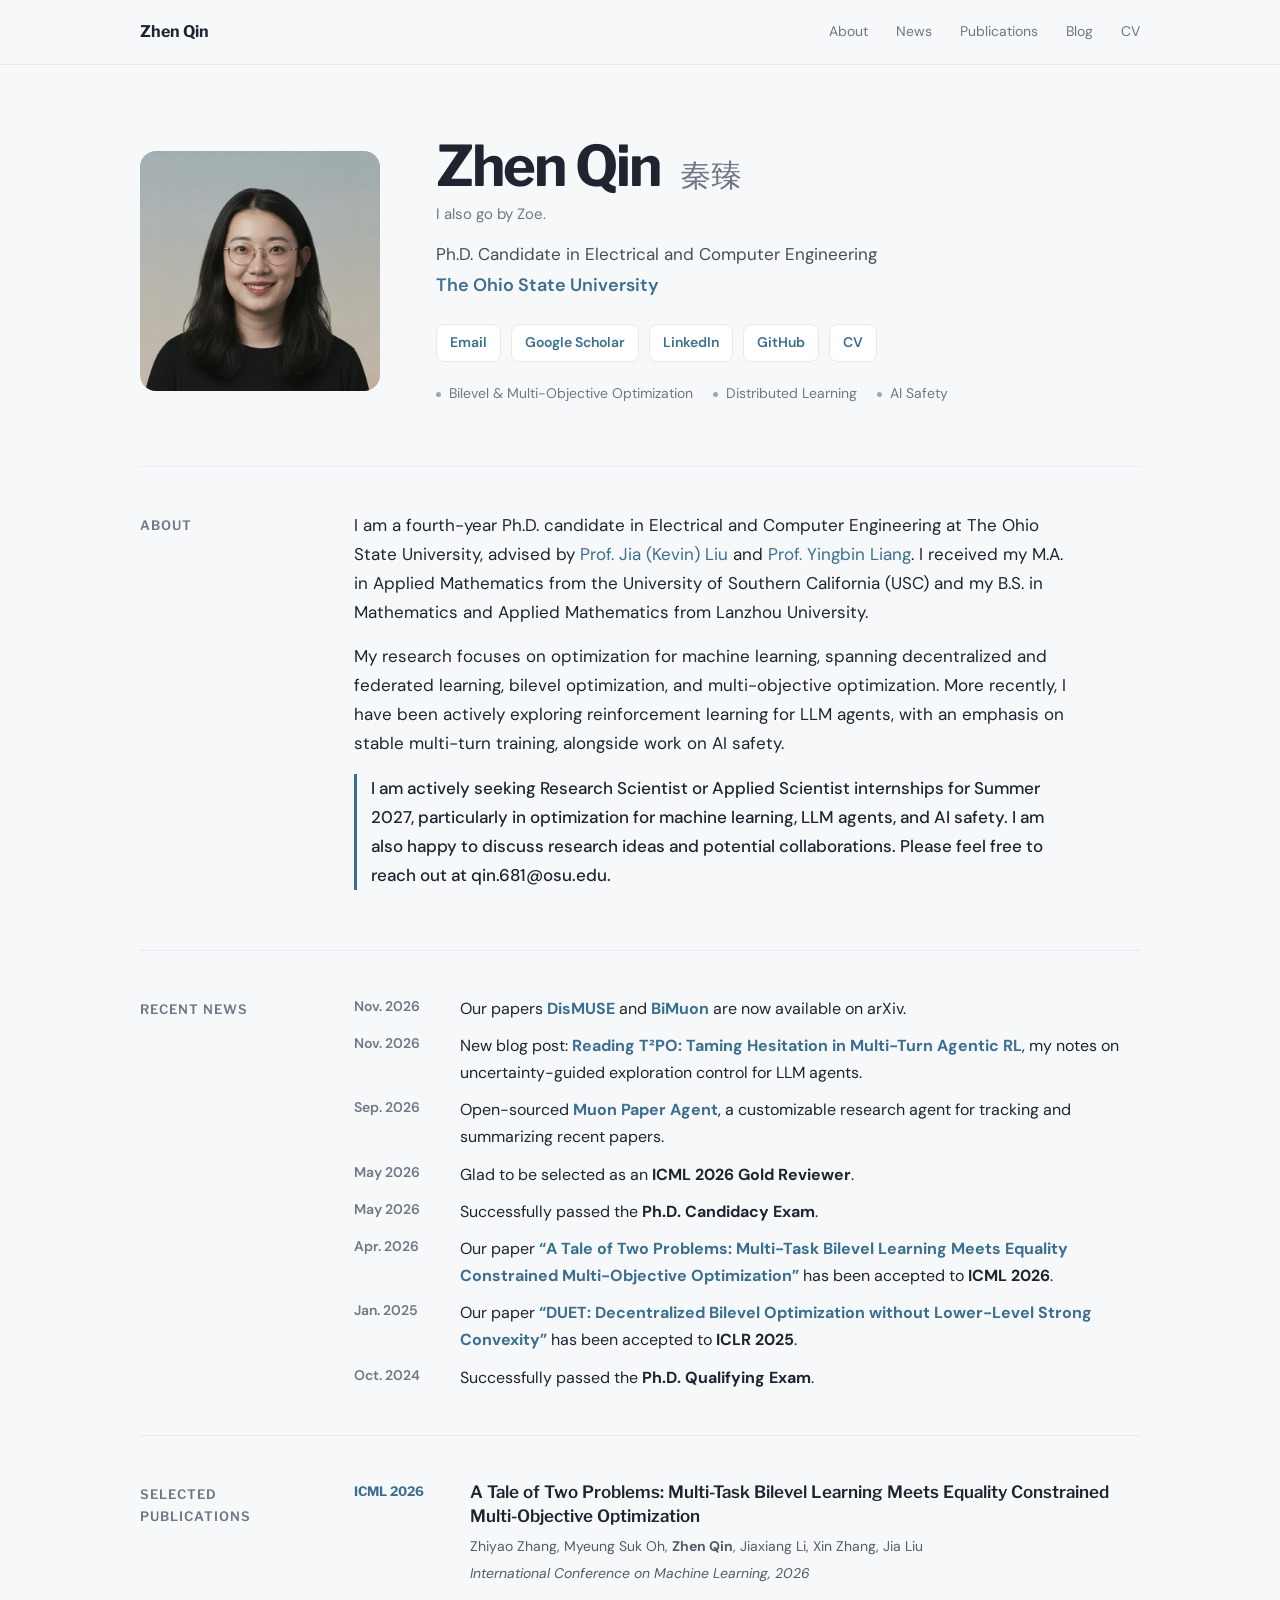
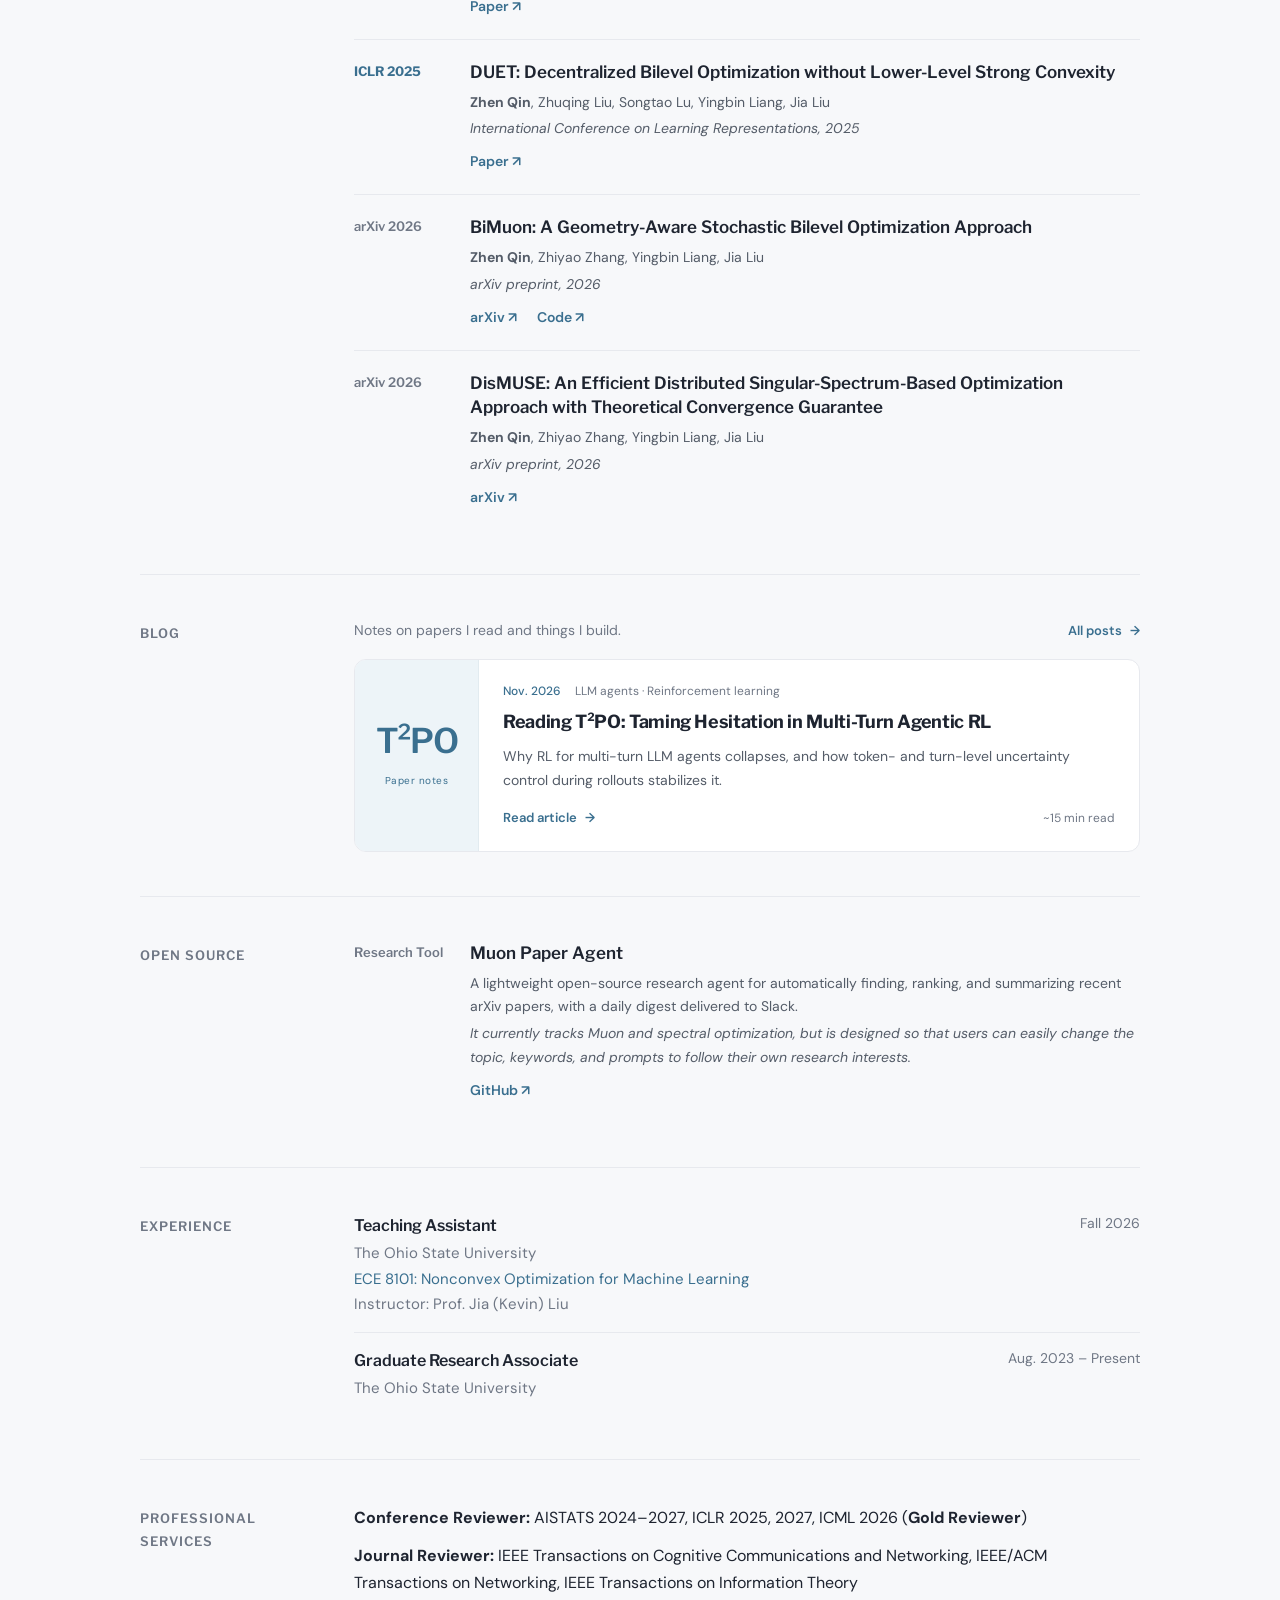
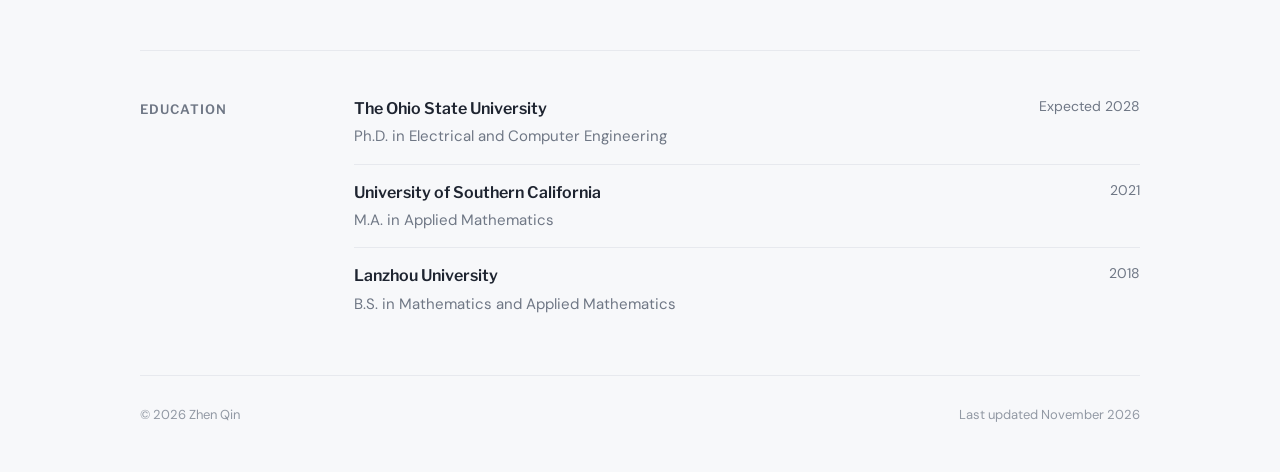
==== commit b53b2d06: "Refresh homepage design Flatten publication and timeline cards into lists, color venue labels by acc" ====
--- a/index.html
+++ b/index.html
@@ -5,21 +5,18 @@
   <meta name="viewport" content="width=device-width, initial-scale=1.0">
   <meta name="description" content="Zhen Qin — Ph.D. Candidate at The Ohio State University.">
   <title>Zhen Qin</title>
-  <link rel="stylesheet" href="style.css?v=home-blog-2">
+  <link rel="stylesheet" href="style.css?v=refresh-1">
 </head>
 <body>
 <header class="topbar">
   <div class="shell nav">
-    <a class="brand" href="#top">Zhen Qin <span class="brand-zoe">(Zoe)</span></a>
+    <a class="brand" href="#top">Zhen Qin</a>
     <div class="navlinks">
       <a href="#about">About</a>
       <a href="#news">News</a>
       <a href="#publications">Publications</a>
       <a href="#blog">Blog</a>
-      <a href="#opensource">Open Source</a>
-      <a href="#experience">Experience</a>
-      <a href="#service">Service</a>
-      <a href="#education">Education</a>
+      <a href="cv.pdf" target="_blank" rel="noopener">CV</a>
     </div>
   </div>
 </header>
@@ -98,7 +95,7 @@
       </article>
 
       <article class="paper">
-        <div class="badge">arXiv 2026</div>
+        <div class="badge pre">arXiv 2026</div>
         <div>
           <h2>BiMuon: A Geometry-Aware Stochastic Bilevel Optimization Approach</h2>
           <p class="meta"><strong>Zhen Qin</strong>, Zhiyao Zhang, Yingbin Liang, Jia Liu</p>
@@ -109,7 +106,7 @@
       </article>
 
       <article class="paper">
-        <div class="badge">arXiv 2026</div>
+        <div class="badge pre">arXiv 2026</div>
         <div>
           <h2>DisMUSE: An Efficient Distributed Singular-Spectrum-Based Optimization Approach with Theoretical Convergence Guarantee</h2>
           <p class="meta"><strong>Zhen Qin</strong>, Zhiyao Zhang, Yingbin Liang, Jia Liu</p>
@@ -148,7 +145,7 @@
 
   <div class="body">
     <article class="paper">
-      <div class="badge">Research Tool</div>
+      <div class="badge pre">Research Tool</div>
 
       <div>
         <h2>Muon Paper Agent</h2>
--- a/style.css
+++ b/style.css
@@ -1,70 +1,111 @@
+@import url('https://fonts.googleapis.com/css2?family=DM+Sans:wght@400;500;600&family=Libre+Franklin:wght@500;600;700&display=swap');
+:root{--bg:#f7f8fa;--paper:#fff;--text:#1e2430;--muted:#6f7785;--line:#e7e9ee;--accent:#3a6f8f;--accent-soft:#edf4f8;--tag:#f1f3f6;--max:1000px}
+*{box-sizing:border-box}
+html{scroll-behavior:smooth}
+body{margin:0;background:var(--bg);color:var(--text);font-family:"DM Sans",system-ui,sans-serif;font-size:16px;line-height:1.7}
+a{color:var(--accent);text-decoration:none}
+a:hover{opacity:.78}
+.shell{width:min(var(--max),calc(100% - 40px));margin:0 auto}
+.brand,h1,h2,h3,.label{font-family:"Libre Franklin",sans-serif}
 
-@import url('https://fonts.googleapis.com/css2?family=DM+Sans:wght@400;500;600&family=Libre+Franklin:wght@500;600;700&display=swap');
-:root{--bg:#f7f8fa;--paper:#fff;--text:#1e2430;--muted:#6f7785;--line:#e7e9ee;--accent:#3a6f8f;--accent-soft:#edf4f8;--tag:#f1f3f6;--shadow:0 18px 45px rgba(31,41,55,.07);--max:1040px}
-*{box-sizing:border-box}html{scroll-behavior:smooth}body{margin:0;background:var(--bg);color:var(--text);font-family:"DM Sans",system-ui,sans-serif;font-size:16px;line-height:1.7}a{color:var(--accent);text-decoration:none}a:hover{opacity:.78}.shell{width:min(var(--max),calc(100% - 40px));margin:0 auto}.topbar{position:sticky;top:0;z-index:20;background:rgba(247,248,250,.9);backdrop-filter:blur(14px);border-bottom:1px solid var(--line)}.nav{min-height:70px;display:flex;align-items:center;justify-content:space-between;gap:24px}.brand,h1,h2,h3,.label{font-family:"Libre Franklin",sans-serif}.brand{font-weight:700;color:var(--text)}.navlinks{display:flex;gap:26px;flex-wrap:wrap}.navlinks a{color:var(--muted);font-size:14px}.hero{padding:72px 0 56px;display:grid;grid-template-columns:290px 1fr;gap:56px;align-items:center}.photo-wrap{background:var(--paper);border-radius:28px;padding:12px;box-shadow:var(--shadow)}.photo{width:100%;aspect-ratio:1;display:block;object-fit:cover;border-radius:20px}.eyebrow{color:var(--accent);font-size:14px;font-weight:600;margin-bottom:10px}.hero h1{margin:0;font-size:clamp(42px,6vw,64px);line-height:1.05;letter-spacing:-.04em}.cn{font-size:.62em;font-weight:500;color:var(--muted);margin-left:10px;letter-spacing:0}.aka{margin:8px 0 18px;color:var(--muted);font-size:15px}.intro{max-width:670px;margin:0 0 22px;font-size:18px;color:#424a57}.links{display:flex;flex-wrap:wrap;gap:14px;margin-bottom:22px}.links a{background:var(--paper);border:1px solid var(--line);border-radius:999px;padding:8px 14px;font-size:14px;font-weight:600}.tags{display:flex;flex-wrap:wrap;gap:8px}.tags span{background:var(--tag);color:#59616e;border-radius:999px;padding:6px 11px;font-size:13px}.section{display:grid;grid-template-columns:190px 1fr;gap:44px;padding:48px 0;border-top:1px solid var(--line)}.label{font-weight:700;font-size:15px;color:var(--muted);padding-top:5px}.prose p{margin:0 0 16px;max-width:760px;font-size:17px}.seeking{color:var(--accent);font-weight:600}.paper{display:grid;grid-template-columns:110px 1fr;gap:24px;background:var(--paper);border:1px solid var(--line);border-radius:20px;padding:24px;margin-bottom:18px;box-shadow:0 8px 24px rgba(31,41,55,.035)}.badge{width:fit-content;height:fit-content;background:var(--accent-soft);color:var(--accent);border-radius:999px;padding:7px 10px;font-size:12px;font-weight:700;white-space:nowrap}.paper h2{margin:0 0 8px;font-size:20px;line-height:1.35}.meta,.venue{margin:0 0 5px;color:#545c68;font-size:14px}.venue{font-style:italic}.paperlink{display:inline-block;margin-top:6px;font-weight:600;font-size:14px}.research-grid{display:grid;grid-template-columns:repeat(2,minmax(0,1fr));gap:18px}.research-card{background:var(--paper);border:1px solid var(--line);border-radius:20px;padding:24px;min-height:180px}.kicker{color:var(--accent);font-size:12px;font-weight:700;text-transform:uppercase;letter-spacing:.08em;margin-bottom:9px}.research-card h3{margin:0 0 10px;font-size:20px}.research-card p{margin:0;color:#5a6270}.timeline{background:var(--paper);border:1px solid var(--line);border-radius:20px;padding:6px 24px}.edu{display:flex;justify-content:space-between;gap:24px;padding:20px 0;border-bottom:1px solid var(--line)}.edu:last-child{border-bottom:0}.edu h3{margin:0 0 2px;font-size:17px}.edu p{margin:0;color:var(--muted)}.date{color:var(--muted);font-size:14px;white-space:nowrap}.footer{display:flex;justify-content:space-between;gap:20px;color:#9299a4;font-size:13px;padding:28px 0 46px}
-@media(max-width:820px){.hero{grid-template-columns:220px 1fr;gap:34px}.section{grid-template-columns:1fr;gap:16px}.label{color:var(--text);font-size:20px}.research-grid{grid-template-columns:1fr}}
-@media(max-width:650px){.shell{width:min(var(--max),calc(100% - 28px))}.nav{align-items:flex-start;flex-direction:column;padding:14px 0;gap:7px}.navlinks{gap:14px}.hero{grid-template-columns:1fr;padding-top:38px}.photo-wrap{width:210px}.hero h1{font-size:42px}.paper{grid-template-columns:1fr;gap:14px}.edu,.footer{flex-direction:column;gap:4px}}
+/* Top bar */
+.topbar{position:sticky;top:0;z-index:20;background:rgba(247,248,250,.9);backdrop-filter:blur(14px);border-bottom:1px solid var(--line)}
+.nav{min-height:64px;display:flex;align-items:center;justify-content:space-between;gap:24px}
+.brand{font-weight:700;color:var(--text)}
+.brand-zoe{font-weight:500;color:var(--muted);font-size:.88em}
+.navlinks{display:flex;gap:28px;flex-wrap:wrap}
+.navlinks a{color:var(--muted);font-size:14px}
+.navlinks a:hover,.navlinks a[aria-current]{color:var(--text);opacity:1}
 
-.news-list{display:flex;flex-direction:column;gap:12px}
-.news-item{display:grid;grid-template-columns:72px 1fr;gap:16px;align-items:start}
-.news-date{color:var(--accent);font-weight:700;font-size:14px}
-@media(max-width:650px){.news-item{grid-template-columns:58px 1fr;gap:10px}}
+/* Hero */
+.hero{padding:72px 0 60px;display:grid;grid-template-columns:240px 1fr;gap:56px;align-items:center}
+.photo{width:100%;aspect-ratio:1;display:block;object-fit:cover;border-radius:16px}
+.hero h1{margin:0 0 14px;font-size:clamp(40px,5.5vw,56px);line-height:1.05;letter-spacing:-.035em}
+.cn{font-size:.55em;font-weight:500;color:var(--muted);margin-left:10px;letter-spacing:0}
+.position{font-size:17px;line-height:1.6;color:#454d59;margin:0 0 24px}
+.position span{display:inline-block;margin-top:3px;color:var(--accent);font-size:18px;font-weight:600}
+.links{display:flex;flex-wrap:wrap;gap:10px;margin-bottom:20px}
+.links a{border:1px solid var(--line);background:var(--paper);border-radius:8px;padding:6px 13px;font-size:14px;font-weight:600}
+.links a:hover{border-color:var(--accent);opacity:1}
+.tags{display:flex;flex-wrap:wrap;gap:4px 20px;color:var(--muted);font-size:14px}
+.tags span::before{content:"";display:inline-block;width:5px;height:5px;border-radius:50%;background:var(--accent);opacity:.55;margin-right:8px;vertical-align:middle}
 
-.brand-zoe{font-weight:500;color:var(--muted);font-size:.88em}
-.news-item{grid-template-columns:90px 1fr}
-@media(max-width:650px){.news-item{grid-template-columns:78px 1fr}}
+/* Sections: label column + content column */
+.section{display:grid;grid-template-columns:170px 1fr;gap:44px;padding:44px 0;border-top:1px solid var(--line);scroll-margin-top:70px}
+.label{margin:0;font-weight:600;font-size:13px;color:var(--muted);text-transform:uppercase;letter-spacing:.08em;line-height:1.7;padding-top:3px}
+.body{min-width:0}
+.prose p{margin:0 0 16px;max-width:720px;font-size:17px}
+.seeking{border-left:3px solid var(--accent);padding-left:14px;color:var(--text);font-weight:500}
 
-.service-list{display:flex;flex-direction:column;gap:12px}
-.service-item{display:grid;grid-template-columns:120px 1fr;gap:18px;align-items:start}
-.service-role{color:var(--accent);font-weight:700;font-size:14px}
-@media(max-width:650px){.service-item{grid-template-columns:1fr;gap:2px}}
+/* News */
+.news-list{display:flex;flex-direction:column;gap:10px}
+.news-item{display:grid;grid-template-columns:90px 1fr;gap:16px;align-items:start}
+.news-date{color:var(--muted);font-weight:600;font-size:14px;font-variant-numeric:tabular-nums}
 
+/* Publications & open source: flat list, venue in the left column */
+.paper{display:grid;grid-template-columns:96px 1fr;gap:20px;padding:20px 0;border-bottom:1px solid var(--line)}
+.paper:first-child{padding-top:0}
+.paper:last-child{border-bottom:0}
+.badge{font-family:"Libre Franklin",sans-serif;font-size:13px;font-weight:700;color:var(--accent);line-height:1.5;padding-top:2px}
+.badge.pre{color:var(--muted);font-weight:600}
+.paper h2{margin:0 0 6px;font-size:17px;font-weight:600;line-height:1.45}
+.meta,.venue{margin:0 0 3px;color:#545c68;font-size:14px}
+.venue{font-style:italic}
+.paperlink{display:inline-block;margin:6px 16px 0 0;font-weight:600;font-size:14px}
+
+/* Experience & education */
+.edu{display:flex;justify-content:space-between;gap:24px;padding:14px 0;border-bottom:1px solid var(--line)}
+.edu:first-child{padding-top:0}
+.edu:last-child{border-bottom:0}
+.edu h3{margin:0 0 2px;font-size:16px;font-weight:600}
+.edu p{margin:0;color:var(--muted);font-size:15px}
+.date{color:var(--muted);font-size:14px;white-space:nowrap}
 .service-simple p{margin:0 0 10px}
 
-/* Refined hero */
-.hero-copy .eyebrow,.hero-copy .aka,.hero-copy .intro{display:none}
-.hero-copy h1{margin-bottom:14px}
-.zoe-name{font-size:.42em;font-weight:500;color:var(--muted);letter-spacing:0;vertical-align:middle}
-/* .position{font-size:17px;line-height:1.55;color:#454d59;margin:0 0 22px} */
-/* .position span{color:var(--muted)} */
-.position {font-size: 17px;line-height: 1.6;color: #454d59; margin: 0 0 22px;}
-.position span {display: inline-block; margin-top: 3px; color: var(--accent); font-size: 18px; font-weight: 600;}
-.brand-zoe{font-weight:500;color:var(--muted);font-size:.88em}
+.footer{display:flex;justify-content:space-between;gap:20px;color:#9299a4;font-size:13px;padding:28px 0 46px;border-top:1px solid var(--line)}
 
-.aka-visible{margin:7px 0 13px;color:var(--muted);font-size:15px}
-
-/* Homepage previews of the latest blog posts. */
-.home-writing{scroll-margin-top:90px}
-.home-writing>.label{margin:0;line-height:1.7}
-.home-writing .body{min-width:0}
-.home-writing-overview{display:flex;justify-content:space-between;align-items:baseline;gap:14px 24px;margin-bottom:20px}
+/* Homepage preview of the latest blog posts */
+.home-writing-overview{display:flex;justify-content:space-between;align-items:baseline;gap:14px 24px;margin-bottom:16px}
 .home-writing-overview p{color:var(--muted);font-size:14px;margin:0}
 .home-all-posts{display:inline-flex;gap:8px;align-items:center;white-space:nowrap;font-size:13px;font-weight:600}
 .home-writing-list{display:grid;gap:16px}
-.home-post{background:var(--paper);border:1px solid var(--line);border-radius:16px;overflow:hidden;box-shadow:0 8px 24px rgba(31,41,55,.025);transition:border-color .2s,box-shadow .2s}
-.home-post:hover{border-color:#bdcdd8;box-shadow:0 12px 30px rgba(31,41,55,.05)}
+.home-post{background:var(--paper);border:1px solid var(--line);border-radius:12px;overflow:hidden;transition:border-color .2s}
+.home-post:hover{border-color:#bdcdd8}
 .home-post-link{display:grid;grid-template-columns:124px minmax(0,1fr);color:var(--text);height:100%}
 .home-post-link:hover{opacity:1}
 .home-post-cover{display:flex;flex-direction:column;justify-content:center;align-items:center;gap:10px;background:var(--accent-soft);border-right:1px solid #e2ebf0;color:var(--accent);padding:22px 12px}
 .home-post-cover>span:first-child{font-family:"Libre Franklin",sans-serif;font-size:34px;font-weight:600;letter-spacing:-.05em;line-height:1.2}
 .home-post-cover>span:last-child{font-size:10px;letter-spacing:.05em}
-.home-post-copy{padding:24px;min-width:0}
-.home-post-meta{display:flex;flex-wrap:wrap;gap:4px 14px;color:var(--muted);font-size:11px;line-height:1.6;margin-bottom:10px}
+.home-post-copy{padding:22px 24px;min-width:0}
+.home-post-meta{display:flex;flex-wrap:wrap;gap:4px 14px;color:var(--muted);font-size:12px;line-height:1.6;margin-bottom:8px}
 .home-post-meta time{color:var(--accent);font-weight:500}
-.home-post h3{font-size:19px;letter-spacing:-.02em;line-height:1.4;margin:0 0 11px}
-.home-post-copy>p{font-size:14px;line-height:1.75;color:#545c68;margin:0 0 18px}
-.home-post-bottom{display:flex;justify-content:space-between;align-items:center;gap:16px;color:var(--muted);font-size:11px}
+.home-post h3{font-size:18px;letter-spacing:-.02em;line-height:1.4;margin:0 0 10px}
+.home-post-copy>p{font-size:14px;line-height:1.75;color:#545c68;margin:0 0 14px}
+.home-post-bottom{display:flex;justify-content:space-between;align-items:center;gap:16px;color:var(--muted);font-size:12px}
 .home-read-link{color:var(--accent);font-size:13px;font-weight:600;display:inline-flex;gap:8px}
 .home-writing a:focus-visible{outline:3px solid var(--accent);outline-offset:4px;border-radius:3px}
 .home-post-link:focus-visible{outline-offset:-4px}
+
+@media(max-width:820px){
+  .hero{grid-template-columns:200px 1fr;gap:34px}
+  .section{grid-template-columns:1fr;gap:14px}
+}
 @media(max-width:650px){
-  .home-writing{scroll-margin-top:160px}
+  .shell{width:min(var(--max),calc(100% - 28px))}
+  .nav{align-items:flex-start;flex-direction:column;padding:12px 0;gap:4px}
+  .navlinks{gap:18px}
+  .hero{grid-template-columns:1fr;padding-top:36px;gap:24px}
+  .photo{width:160px}
+  .hero h1{font-size:40px}
+  .section{scroll-margin-top:110px}
+  .news-item{grid-template-columns:78px 1fr;gap:10px}
+  .paper{grid-template-columns:1fr;gap:4px}
+  .edu,.footer{flex-direction:column;gap:4px}
   .home-writing-overview{flex-wrap:wrap;gap:8px}
   .home-post-link{grid-template-columns:1fr}
   .home-post-cover{flex-direction:row;justify-content:space-between;padding:15px 20px;border-right:0;border-bottom:1px solid #e2ebf0}
   .home-post-cover>span:first-child{font-size:28px}
   .home-post-copy{padding:20px}
-  .home-post h3{font-size:19px}
 }
-@media(prefers-reduced-motion:reduce){.home-post{transition:none}.home-writing{scroll-behavior:auto}}
-.paperlink+.paperlink{margin-left:16px}
+@media(prefers-reduced-motion:reduce){html{scroll-behavior:auto}.home-post{transition:none}}
+.aka-visible{margin:-8px 0 14px;color:var(--muted);font-size:15px}
